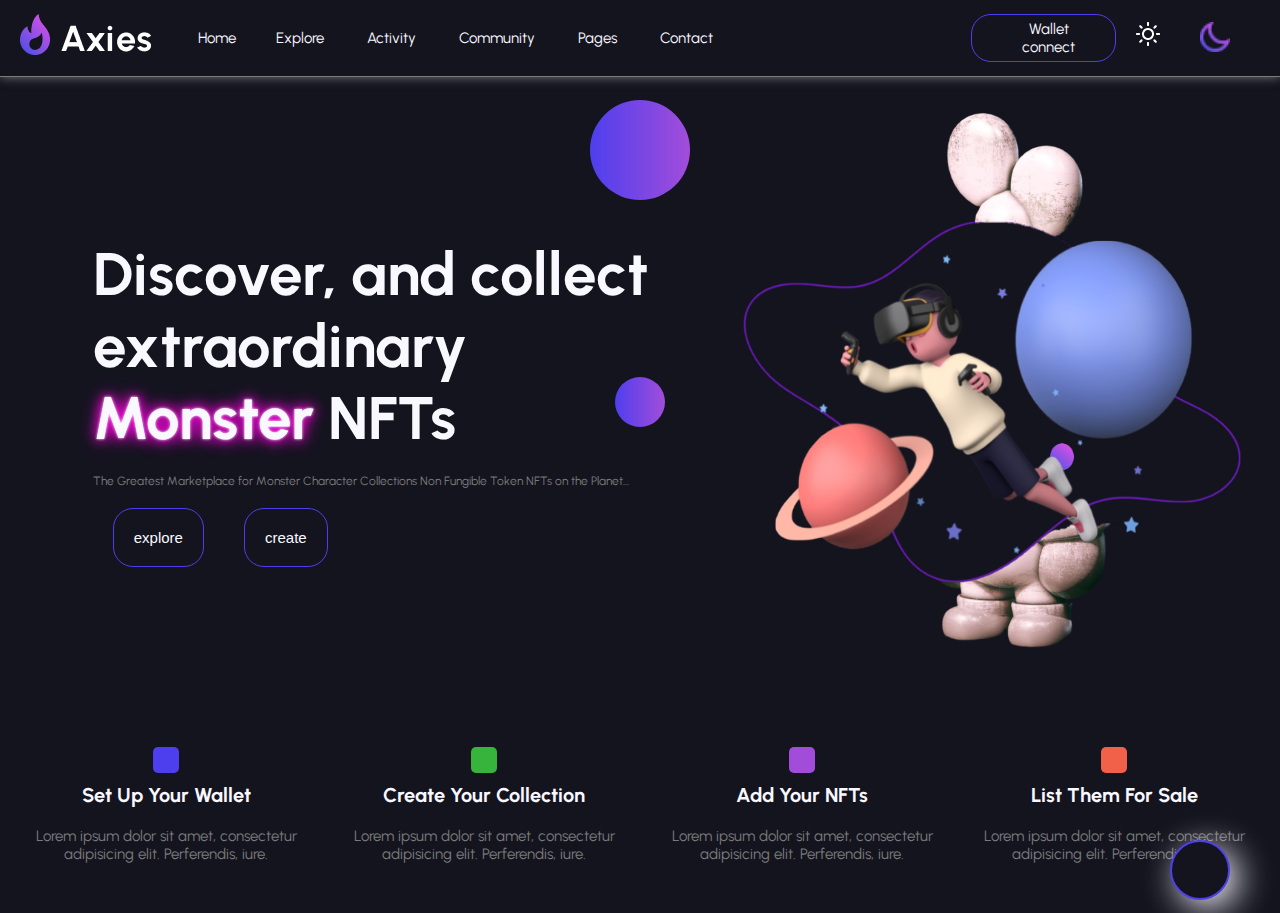
==== index.html @ 63ee0107 "features section added" ====
<!DOCTYPE html>
<html lang="en">
  <head>
    <meta charset="UTF-8" />
    <meta http-equiv="X-UA-Compatible" content="IE=edge" />
    <meta name="viewport" content="width=device-width, initial-scale=1.0" />
    <title>NFT Market Place</title>
    <!-- css link -->
    <link rel="stylesheet" href="css/main.css" />
    <!-- google font -->
    <link rel="preconnect" href="https://fonts.googleapis.com" />
    <link rel="preconnect" href="https://fonts.gstatic.com" crossorigin />
    <link
      href="https://fonts.googleapis.com/css2?family=Urbanist:ital,wght@0,100;0,200;0,300;0,400;0,500;0,600;0,700;0,800;0,900;1,100;1,200;1,300;1,400;1,500;1,600;1,700;1,800;1,900&display=swap"
      rel="stylesheet"
    />
    <!-- font awesome -->
    <link
      rel="stylesheet"
      href="https://cdnjs.cloudflare.com/ajax/libs/font-awesome/6.1.1/css/all.min.css"
      integrity="sha512-KfkfwYDsLkIlwQp6LFnl8zNdLGxu9YAA1QvwINks4PhcElQSvqcyVLLD9aMhXd13uQjoXtEKNosOWaZqXgel0g=="
      crossorigin="anonymous"
      referrerpolicy="no-referrer"
    />
  </head>
  <body>
    <header class="header">
      <div class="menu-container container">
        <nav class="header-nav-bar">
          <img src="images/logo_dark.png" alt="" class="header-logo" />
          <ul class="header-nav-bar-list">
            <li><a href="#">Home</a></li>

            <li class="header-nav-bar-list-item">
              <a href="#">Explore</a> <i class="fa-solid fa-caret-down"></i>
              <div class="sub-menu-1">
                <ul>
                  <li><a href="#">Auctions</a></li>
                  <li><a href="#">Collections</a></li>
                  <li><a href="#">Today's Picks</a></li>
                  <li><a href="#">Sellers</a></li>
                </ul>
              </div>
            </li>

            <li class="header-nav-bar__listitem">
              <a href="#">Activity</a> <i class="fa-solid fa-caret-down"></i>
              <div class="sub-menu-1">
                <ul class="">
                  <li><a href="#">Streams</a></li>
                  <li><a href="#">Events</a></li>
                </ul>
              </div>
            </li>
            <li class="">
              <a href="#">Community</a> <i class="fa-solid fa-caret-down"></i>
              <div class="sub-menu-1">
                <ul class="">
                  <li><a href="#">Forum</a></li>
                  <li><a href="#">Social Medias</a></li>
                </ul>
              </div>
            </li>
            <li class="">
              <a href="#">Pages</a> <i class="fa-solid fa-caret-down"></i>
              <div class="sub-menu-1">
                <ul class="">
                  <li><a href="#">Blog</a></li>
                  <li><a href="#">FAQ</a></li>
                  <li><a href="#">Create Item</a></li>
                </ul>
              </div>
            </li>
            <li><a href="#">Contact</a></li>
          </ul>
        </nav>
        <div class="header-search-bar">
          <i class="fa-solid fa-magnifying-glass"></i>
          <i class="fa-solid fa-user"></i>
          <div class="header-wallet">
            <i class="fa-solid fa-wallet"></i>
            <p>Wallet connect</p>
          </div>
          <div class="switch-mode">
            <a href="#"
              ><img src="images/sun.png" alt="" class="light-mood"
            /></a>
            <a href="#"
              ><img src="images/moon-2.png" alt="" class="dark-mood"
            /></a>
          </div>
        </div>
      </div>
    </header>
    <section class="hero">
      <div class="main-hero">
        <h2>Discover, and collect <br> extraordinary <br> <span>Monster</span> NFTs</h2>
        <p>
          The Greatest Marketplace for Monster Character Collections Non
          Fungible Token NFTs on the Planet...
        </p>
        <div class="hero-btn">
        <button class="hero-explore">
          <i class="fa-solid fa-rocket"></i>
          explore
        </button>
        <button class="hero-create">
          <i class="fa-solid fa-gear"></i>
          create
        </button>
      </div>
      </div>
      <div class="hero-image">
        <img src="images/astrounat.png" class="hero-image-saturn" alt="">
        <img src="images/imgslider2.png" alt="">
      </div>
      <div class="sm-shape"></div>
      <div class="bg-shape"></div>
      <div class="m-shape"></div>
    </section>

    <section class="features-container container">
      <div class="feature-item">
        <div class="feature-item-icon-1">
          <i class="fa-solid fa-wallet"></i>
        </div>
        <h4>Set Up Your Wallet</h4>
        <p>Lorem ipsum dolor sit amet, consectetur adipisicing elit. Perferendis, iure.</p>
      </div>

      <div class="feature-item">
        <div class="feature-item-icon-2">
          <i class="fa-solid fa-border-all"></i>
        </div>
        <h4>Create Your Collection</h4>
        <p>Lorem ipsum dolor sit amet, consectetur adipisicing elit. Perferendis, iure.</p>
      </div>

      <div class="feature-item">
        <div class="feature-item-icon-3">
          <i class="fa-solid fa-image"></i>
        </div>
        <h4>Add Your NFTs</h4>
        <p>Lorem ipsum dolor sit amet, consectetur adipisicing elit. Perferendis, iure.</p>
      </div>

      <div class="feature-item">
        <div class="feature-item-icon-4">
          <i class="fa-solid fa-bookmark"></i>
        </div>
        <h4>List Them For Sale</h4>
        <p>Lorem ipsum dolor sit amet, consectetur adipisicing elit. Perferendis, iure.</p>
      </div>
    </section>
  </body>
</html>
---- css/main.css ----
:root {
  --bg-color: #14141f;
  --dark-color: rgb(45, 44, 51);
  --gray-color: rgb(122, 122, 122);
  --black-color: rgb(0, 0, 0);
  --white-color: rgb(250, 248, 255);
  --orange-color: rgb(250, 196, 141);
  --lightPurple: rgb(231, 229, 253);
  --cream-color: rgb(254, 250, 241);
  --blue-color: rgb(78, 63, 238);
  --red-color: rgb(241, 97, 74);
  --green-color: rgb(54, 180, 59);
  --aqua-color: rgb(94, 212, 213);
  --pink-color: rgb(254, 244, 239);
  --purple-color:rgb(162, 77, 218);
}

* {
  padding: 0;
  margin: 0;
}

*,
*::before,
*::after {
  box-sizing: inherit;
}

html {
  box-sizing: border-box;
  font-size: 62.5%;
  scroll-behavior: smooth;
}

body {
  font-size: 62.5%;
  font-family: "Urbanist", "Roboto", sans-serif;
  width: 100%;
  overflow-x: hidden;
  background-color: var(--bg-color);
}

.container {
  width: 100%;
  margin-right: auto;
  margin-left: auto;
  padding: 0 1rem;
}

ul {
  list-style: none;
}

a {
  text-decoration: none;
  cursor: pointer;
}

i {
  color: var(--white-color);
}

@keyframes textAnimation {
  0% {
    color: var(--blue-color);
  }
  25% {
    color: var(--blue-color);
  }
  50% {
    color: var(--pink-color);
  }
  100% {
    color: var(--gray-color);
  }
}

@keyframes heroImageAnimation {
  0% {
    transform: translateX(0px) translateY(0px);
  }
  50% {
    transform: translateX(40px) translateY(10px);
  }
  100% {
    transform: translateX(0px) translateY(0px);
  }
}

@keyframes shapeMovement-sm {
  0% {
    transform: translateX(0px);
  }
  50% {
    transform: translateX(-38px);
  }
  100% {
    transform: translateX(0px);
  }
}

@keyframes shapeMovement-bg {
  0% {
    transform: translateX(-38px);
  }
  50% {
    transform: translateX(0px);
  }
  100% {
    transform: translateX(-38px);
  }
}

.menu-container {
  display: flex;
  flex-direction: row;
  text-align: center;
  background-color: #14141f;
  border-bottom: 1px solid var(--gray-color);
  box-shadow: 0px 0px 10px var(--gray-color);
}

.header-nav-bar {
  width: 145rem;
  display: grid;
  grid-template-columns: 1fr 4fr;
  align-items: center;
  margin: 1rem 1rem;
}

.header-nav-bar ul {
  display: inline-flex;
}

.header-nav-bar li {
  margin: 1rem;
}

.header-nav-bar i {
  color: var(--white-color);
  margin-left: 0.3rem;
}

.header-nav-bar a {
  color: var(--white-color);
  padding: 1rem;
}

.header-nav-bar a:hover {
  background-color: var(--gray-color);
  border-radius: 0.5rem;
}

.sub-menu-1 {
  display: none;
}

.header-nav-bar ul li:hover .sub-menu-1 {
  display: block;
  position: absolute;
  margin-top: 1.5rem;
  margin-left: -1.5rem;
  background-color: var(--gray-color);
  border-radius: 1rem;
}

.header-nav-bar ul li:hover .sub-menu-1 ul {
  display: block;
  margin: 1rem;
}

.header-nav-bar ul li:hover .sub-menu-1 li {
  padding: 1rem;
  border-bottom: 1px solid var(--white-color);
  background: transparent;
  border-radius: 0;
  text-align: left;
}

.header-nav-bar ul li:hover .sub-menu-1 :last-child {
  border-bottom: none;
}

.header-nav-bar ul li:hover .sub-menu-1 a {
  color: #343544;
}

.header-search-bar {
  display: grid;
  grid-template-columns: 1fr 1fr 1fr 1fr;
  justify-content: space-between;
  margin: 1rem 2rem;
  align-items: center;
}

.header-search-bar i {
  font-size: 2rem;
  color: var(--white-color);
}

.header-wallet {
  display: flex;
  flex-direction: row;
  justify-content: center;
  align-items: center;
  border: 1px solid var(--blue-color);
  border-radius: 2rem;
  padding: 0.5rem 4rem;
}

.header-wallet:hover {
  box-shadow: 0px 0px 10px var(--blue-color);
}

.header-wallet p {
  margin-left: 1rem;
  color: var(--white-color);
  font-size: 1.5rem;
}

.switch-mode {
  display: flex;
  flex-direction: row;
  justify-content: flex-end;
  margin: 0;
}

.switch-mode img {
  margin: 0 1rem;
  border-radius: 0.5rem;
  padding: 1rem;
}

.switch-mode .dark-mood {
  height: 5rem;
}

.hero {
  display: flex;
  flex-direction: row;
  justify-content: space-around;
  margin-top: 3rem;
  align-items: center;
}

.main-hero {
  display: flex;
  flex-direction: column;
  justify-content: flex-start;
}

.main-hero p {
  color: var(--gray-color);
  margin-bottom: 2rem;
  font-size: 1.2rem;
}

.main-hero h2 {
  font-size: 6rem;
  color: var(--white-color);
  margin-bottom: 2rem;
}

.main-hero h2:hover {
  animation: textAnimation 2s infinite;
}

.main-hero span {
  color: var(--white-color);
  margin: 0;
  margin-top: -0.6em;
  text-shadow: 0 0 0.05em #fff, 0 0 0.2em #fe05e1, 0 0 0.3em #fe05e1;
  transform: rotate(-7deg);
}

.hero-image {
  position: relative;
}

.hero-image img {
  animation: heroImageAnimation 5s infinite ease-in-out;
}

.hero-image-saturn {
  position: absolute;
  width: 70rem;
  height: 100%;
  right: -155px;
  bottom: 0;
}

.sm-shape {
  position: absolute;
  width: 5rem;
  height: 5rem;
  border-radius: 50%;
  background-image: linear-gradient(to right, var(--blue-color), var(--purple-color));
  animation: shapeMovement-sm 5s infinite ease-in-out;
}

.bg-shape {
  position: absolute;
  top: 100px;
  bottom: -150px;
  width: 10rem;
  height: 10rem;
  border-radius: 50%;
  background-image: linear-gradient(to right, var(--blue-color), var(--purple-color));
  animation: shapeMovement-bg 5s infinite ease-in-out;
}

.m-shape {
  background-color: var(--bg-color);
  position: absolute;
  bottom: 0;
  right: 50px;
  width: 6rem;
  height: 6rem;
  border: 2px solid var(--blue-color);
  border-radius: 50%;
  box-shadow: 8px 8px 35px var(--white-color);
  animation: shapeMovement-bg 5s infinite ease-in-out;
}

.hero-btn {
  display: flex;
  flex-direction: row;
  justify-content: flex-start;
}

.hero-explore {
  border: 1px solid var(--blue-color);
  background-color: var(--bg-color);
  color: var(--white-color);
  border-radius: 2rem;
  padding: 2rem 2rem;
  margin: 0 2rem;
  font-size: 1.5rem;
}

.hero-explore:hover {
  box-shadow: 0px 0px 10px var(--blue-color);
}

.hero-create {
  border: 1px solid var(--blue-color);
  background-color: var(--bg-color);
  color: var(--white-color);
  border-radius: 2rem;
  padding: 2rem 2rem;
  margin: 0 2rem;
  font-size: 1.5rem;
}

.hero-create:hover {
  box-shadow: 0px 0px 10px var(--blue-color);
}

.features-container {
  display: grid;
  grid-template-columns: repeat(4, auto);
  margin: 5rem 0;
}

.feature-item {
  display: flex;
  flex-direction: column;
  justify-content: center;
  align-items: center;
  text-align: center;
}

.feature-item h4 {
  color: var(--white-color);
  font-size: 2rem;
  margin-bottom: 2rem;
}

.feature-item p {
  color: var(--gray-color);
  font-size: 1.5rem;
}

.feature-item i {
  font-size: 2rem;
}

.feature-item-icon-1 {
  background-color: var(--blue-color);
  padding: 1.3rem;
  border-radius: 0.5rem;
  margin-bottom: 1rem;
}

.feature-item-icon-2 {
  background-color: var(--green-color);
  padding: 1.3rem;
  border-radius: 0.5rem;
  margin-bottom: 1rem;
}

.feature-item-icon-3 {
  background-color: var(--purple-color);
  padding: 1.3rem;
  border-radius: 0.5rem;
  margin-bottom: 1rem;
}

.feature-item-icon-4 {
  background-color: var(--red-color);
  padding: 1.3rem;
  border-radius: 0.5rem;
  margin-bottom: 1rem;
}

li {
  color: white;
  font-size: 1.5rem;
}
/*# sourceMappingURL=main.css.map */
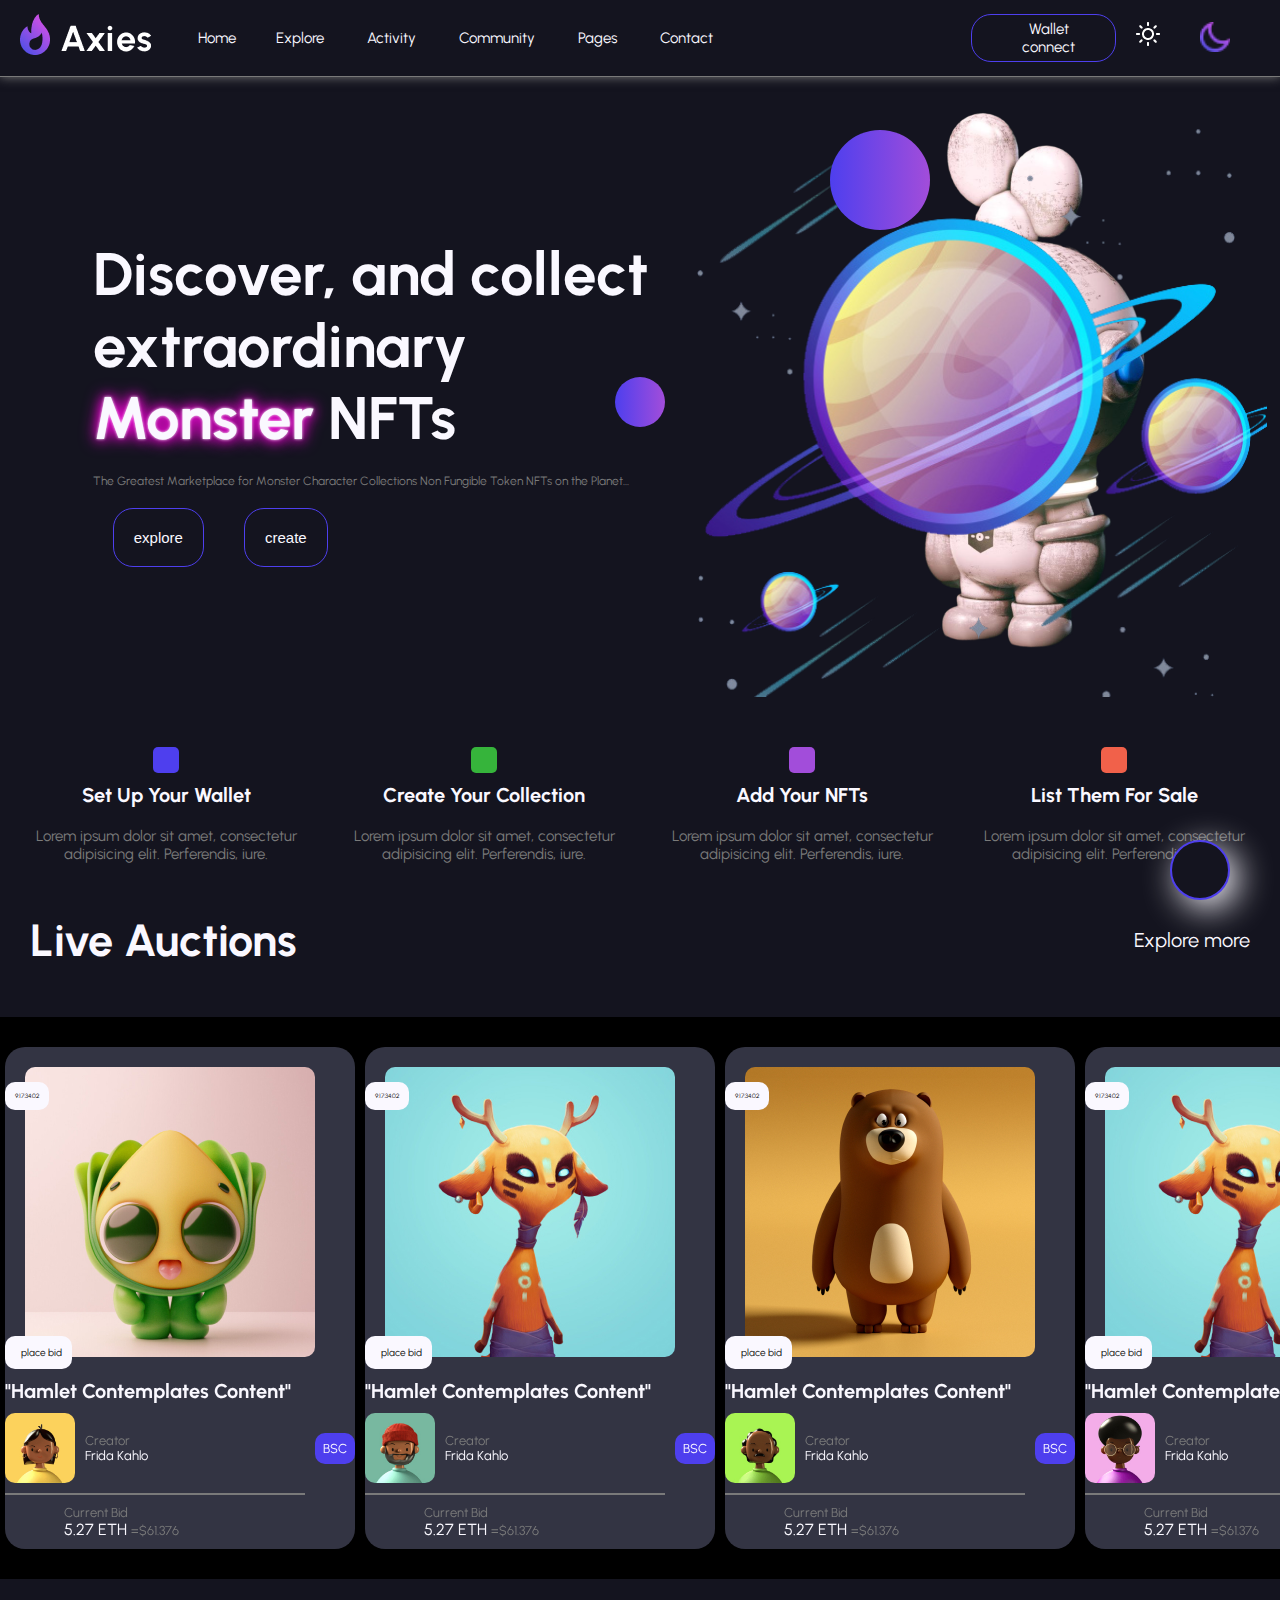
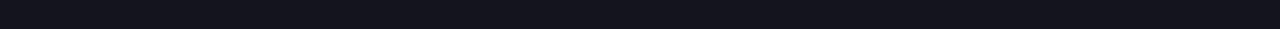
==== commit af46e18d: "live auction section and js added" ====
--- a/index.html
+++ b/index.html
@@ -22,6 +22,12 @@
       crossorigin="anonymous"
       referrerpolicy="no-referrer"
     />
+
+    <!-- Swiper CDN -->
+    <link
+    rel="stylesheet"
+    href="https://unpkg.com/swiper/swiper-bundle.min.css"
+  />
   </head>
   <body>
     <header class="header">
@@ -111,7 +117,7 @@
       </div>
       </div>
       <div class="hero-image">
-        <img src="images/astrounat.png" class="hero-image-saturn" alt="">
+        <img src="images/universe.png" class="hero-image-saturn" alt="">
         <img src="images/imgslider2.png" alt="">
       </div>
       <div class="sm-shape"></div>
@@ -152,5 +158,230 @@
         <p>Lorem ipsum dolor sit amet, consectetur adipisicing elit. Perferendis, iure.</p>
       </div>
     </section>
+    <section class="live-auction">
+      <div class="live-auction-header">
+        <h2>Live Auctions</h2>
+        <a href="#">Explore more</a>
+  </div>
+      <div class="swiper mySwiper live-auction-container">
+          <div class="swiper-wrapper">
+            <!-- post number one -->
+            <div class="live-auction-post swiper-slide">
+              <img src="images/image-box-10.jpg" alt="" />
+              <h3>"Hamlet Contemplates Content"</h3>
+              <div class="place-bid">
+                <i class="fa-solid fa-bag-shopping"></i>
+                <p>place bid</p>
+              </div>
+              <div class="timer">
+                <i class="fa-solid fa-fire-flame-curved"></i>
+                <p>9:17:34:02</p>
+              </div>
+  
+              <div class="post-creator">
+                <div class="post-creator-description">
+                  <img src="images/avt-1.jpg" alt="" />
+                  <div class="description-creator">
+                    <span>Creator</span>
+                    <p>Frida Kahlo</p>
+                  </div>
+                  <div class="post-creator-tag">BSC</div>
+                </div>
+              </div>
+              <div class="border"></div>
+              <div class="auction-cost">
+                <div class="auction-cost-description">
+                  <span>Current Bid</span>
+                  <p>5.27 ETH <span>=$61.376</span></p>
+                </div>
+                <div class="auction-heart">
+                  <i class="fa-brands fa-line"></i>
+                </div>
+              </div>
+            </div>
+
+            <!-- post number two -->
+            <div class="live-auction-post swiper-slide">
+              <img src="images/image-box-11.jpg" alt="" />
+              <h3>"Hamlet Contemplates Content"</h3>
+              <div class="place-bid">
+                <i class="fa-solid fa-bag-shopping"></i>
+                <p>place bid</p>
+              </div>
+              <div class="timer">
+                <i class="fa-solid fa-fire-flame-curved"></i>
+                <p>9:17:34:02</p>
+              </div>
+  
+              <div class="post-creator">
+                <div class="post-creator-description">
+                  <img src="images/avt-2.jpg" alt="" />
+                  <div class="description-creator">
+                    <span>Creator</span>
+                    <p>Frida Kahlo</p>
+                  </div>
+                  <div class="post-creator-tag">BSC</div>
+                </div>
+              </div>
+              <div class="border"></div>
+              <div class="auction-cost">
+                <div class="auction-cost-description">
+                  <span>Current Bid</span>
+                  <p>5.27 ETH <span>=$61.376</span></p>
+                </div>
+                <div class="auction-heart">
+                  <i class="fa-brands fa-line"></i>
+                </div>
+              </div>
+            </div>
+
+            <!-- post number three -->
+            <div class="live-auction-post swiper-slide">
+              <img src="images/image-box-21.jpg" alt="" />
+              <h3>"Hamlet Contemplates Content"</h3>
+              <div class="place-bid">
+                <i class="fa-solid fa-bag-shopping"></i>
+                <p>place bid</p>
+              </div>
+              <div class="timer">
+                <i class="fa-solid fa-fire-flame-curved"></i>
+                <p>9:17:34:02</p>
+              </div>
+  
+              <div class="post-creator">
+                <div class="post-creator-description">
+                  <img src="images/avt-3.jpg" alt="" />
+                  <div class="description-creator">
+                    <span>Creator</span>
+                    <p>Frida Kahlo</p>
+                  </div>
+                  <div class="post-creator-tag">BSC</div>
+                </div>
+              </div>
+              <div class="border"></div>
+              <div class="auction-cost">
+                <div class="auction-cost-description">
+                  <span>Current Bid</span>
+                  <p>5.27 ETH <span>=$61.376</span></p>
+                </div>
+                <div class="auction-heart">
+                  <i class="fa-brands fa-line"></i>
+                </div>
+              </div>
+            </div>
+
+            <!-- post number four -->
+            <div class="live-auction-post swiper-slide">
+              <img src="images/image-box-7.jpg" alt="" />
+              <h3>"Hamlet Contemplates Content"</h3>
+              <div class="place-bid">
+                <i class="fa-solid fa-bag-shopping"></i>
+                <p>place bid</p>
+              </div>
+              <div class="timer">
+                <i class="fa-solid fa-fire-flame-curved"></i>
+                <p>9:17:34:02</p>
+              </div>
+  
+              <div class="post-creator">
+                <div class="post-creator-description">
+                  <img src="images/avt-4.jpg" alt="" />
+                  <div class="description-creator">
+                    <span>Creator</span>
+                    <p>Frida Kahlo</p>
+                  </div>
+                  <div class="post-creator-tag">BSC</div>
+                </div>
+              </div>
+              <div class="border"></div>
+              <div class="auction-cost">
+                <div class="auction-cost-description">
+                  <span>Current Bid</span>
+                  <p>5.27 ETH <span>=$61.376</span></p>
+                </div>
+                <div class="auction-heart">
+                  <i class="fa-brands fa-line"></i>
+                </div>
+              </div>
+            </div>
+
+            <!-- post number five -->
+            <div class="live-auction-post swiper-slide">
+              <img src="images/image-box-10.jpg" alt="" />
+              <h3>"Hamlet Contemplates Content"</h3>
+              <div class="place-bid">
+                <i class="fa-solid fa-bag-shopping"></i>
+                <p>place bid</p>
+              </div>
+              <div class="timer">
+                <i class="fa-solid fa-fire-flame-curved"></i>
+                <p>9:17:34:02</p>
+              </div>
+  
+              <div class="post-creator">
+                <div class="post-creator-description">
+                  <img src="images/avt-5.jpg" alt="" />
+                  <div class="description-creator">
+                    <span>Creator</span>
+                    <p>Frida Kahlo</p>
+                  </div>
+                  <div class="post-creator-tag">BSC</div>
+                </div>
+              </div>
+              <div class="border"></div>
+              <div class="auction-cost">
+                <div class="auction-cost-description">
+                  <span>Current Bid</span>
+                  <p>5.27 ETH <span>=$61.376</span></p>
+                </div>
+                <div class="auction-heart">
+                  <i class="fa-brands fa-line"></i>
+                </div>
+              </div>
+            </div>
+            <!-- post number six -->
+            <div class="live-auction-post swiper-slide">
+              <img src="images/image-box-11.jpg" alt="" />
+              <h3>"Hamlet Contemplates Content"</h3>
+              <div class="place-bid">
+                <i class="fa-solid fa-bag-shopping"></i>
+                <p>place bid</p>
+              </div>
+              <div class="timer">
+                <i class="fa-solid fa-fire-flame-curved"></i>
+                <p>9:17:34:02</p>
+              </div>
+  
+              <div class="post-creator">
+                <div class="post-creator-description">
+                  <img src="images/avt-6.jpg" alt="" />
+                  <div class="description-creator">
+                    <span>Creator</span>
+                    <p>Frida Kahlo</p>
+                  </div>
+                  <div class="post-creator-tag">BSC</div>
+                </div>
+              </div>
+              <div class="border"></div>
+              <div class="auction-cost">
+                <div class="auction-cost-description">
+                  <span>Current Bid</span>
+                  <p>5.27 ETH <span>=$61.376</span></p>
+                </div>
+                <div class="auction-heart">
+                  <i class="fa-brands fa-line"></i>
+                </div>
+              </div>
+            </div>
+          </div>
+          <div class="swiper-button-next"></div>
+          <div class="swiper-button-prev"></div>
+          <div class="swiper-pagination"></div>
+      </div>
+    </section>
+    <!-- Swiper JS -->
+    <script src="https://unpkg.com/swiper/swiper-bundle.min.js"></script>
+    <script src="js/script.js"></script>
   </body>
+ 
 </html>
--- a/css/main.css
+++ b/css/main.css
@@ -2,6 +2,7 @@
   --bg-color: #14141f;
   --dark-color: rgb(45, 44, 51);
   --gray-color: rgb(122, 122, 122);
+  --darkGray-color:rgb(51, 52, 67);
   --black-color: rgb(0, 0, 0);
   --white-color: rgb(250, 248, 255);
   --orange-color: rgb(250, 196, 141);
@@ -283,9 +284,9 @@
 
 .hero-image-saturn {
   position: absolute;
-  width: 70rem;
+  right: -80px;
+  width: 60rem;
   height: 100%;
-  right: -155px;
   bottom: 0;
 }
 
@@ -300,8 +301,8 @@
 
 .bg-shape {
   position: absolute;
-  top: 100px;
-  bottom: -150px;
+  top: 130px;
+  right: 350px;
   width: 10rem;
   height: 10rem;
   border-radius: 50%;
@@ -413,6 +414,173 @@
   margin-bottom: 1rem;
 }
 
+.live-auction-container {
+  display: flex;
+  flex-direction: row;
+  justify-content: space-evenly;
+  background-color: var(--black-color);
+  margin: 5rem 0;
+}
+
+.live-auction-header {
+  display: flex;
+  flex-direction: row;
+  justify-content: space-between;
+  align-items: center;
+  color: var(--white-color);
+  font-size: 3rem;
+  margin: 0 3rem;
+}
+
+.live-auction-header a {
+  color: var(--white-color);
+  font-size: 2rem;
+}
+
+.live-auction-post {
+  display: flex;
+  flex-direction: column;
+  align-items: center;
+  background-color: var(--darkGray-color);
+  position: relative;
+  border-radius: 2rem;
+  width: 35rem;
+  margin: 3rem 0.5rem;
+}
+
+.live-auction-post img {
+  border-radius: 1rem;
+  margin: 2rem;
+}
+
+.live-auction-post h3 {
+  color: var(--white-color);
+  font-size: 2rem;
+}
+
+.swiper-slide {
+  width: 35rem !important;
+}
+
+.place-bid {
+  display: flex;
+  position: absolute;
+  bottom: 180px;
+  background-color: var(--white-color);
+  padding: 1rem;
+  border-radius: 1rem;
+  cursor: pointer;
+}
+
+.place-bid i {
+  color: var(--blue-color);
+  margin: 0 0.3rem;
+  font-size: 1rem;
+}
+
+.place-bid p {
+  font-size: 1rem;
+}
+
+.timer {
+  display: flex;
+  position: absolute;
+  top: 35px;
+  background-color: var(--white-color);
+  padding: 1rem;
+  border-radius: 1rem;
+}
+
+.post-creator {
+  display: flex;
+  flex-direction: row;
+  justify-content: center;
+  align-items: center;
+}
+
+.post-creator-description {
+  width: 100%;
+  display: flex;
+  flex-direction: row;
+  justify-content: space-around;
+  align-items: center;
+}
+
+.post-creator-description span {
+  color: var(--gray-color);
+  font-size: 1.3rem;
+}
+
+.post-creator-description p {
+  color: var(--white-color);
+  font-size: 1.3rem;
+}
+
+.post-creator-description img {
+  width: 20%;
+  height: 30%;
+  margin: 1rem 1rem 1rem 0;
+}
+
+.description-creator {
+  width: 100%;
+  display: flex;
+  flex-direction: column;
+  justify-content: space-around;
+}
+
+.post-creator-tag {
+  margin-left: 2rem;
+  color: var(--white-color);
+  font-size: 1.3rem;
+  background-color: var(--blue-color);
+  border-radius: 1rem;
+  padding: 0.8rem;
+}
+
+.border {
+  background-color: var(--gray-color);
+  padding: 0.1rem;
+  width: 85%;
+}
+
+.auction-cost {
+  width: 100%;
+  display: flex;
+  flex-direction: row;
+  justify-content: space-around;
+  align-items: center;
+  margin: 1rem 0;
+}
+
+.auction-cost-description {
+  display: flex;
+  flex-direction: column;
+}
+
+.auction-cost-description p {
+  color: var(--white-color);
+  font-size: 1.6rem;
+}
+
+.auction-cost-description span {
+  color: var(--gray-color);
+  font-size: 1.3rem;
+}
+
+.auction-heart i {
+  font-size: 3rem;
+  cursor: pointer;
+}
+
+.swiper-pagination-bullet {
+  color: var(--white-color);
+}
+
+.swiper {
+  margin: 5rem;
+}
+
 li {
   color: white;
   font-size: 1.5rem;
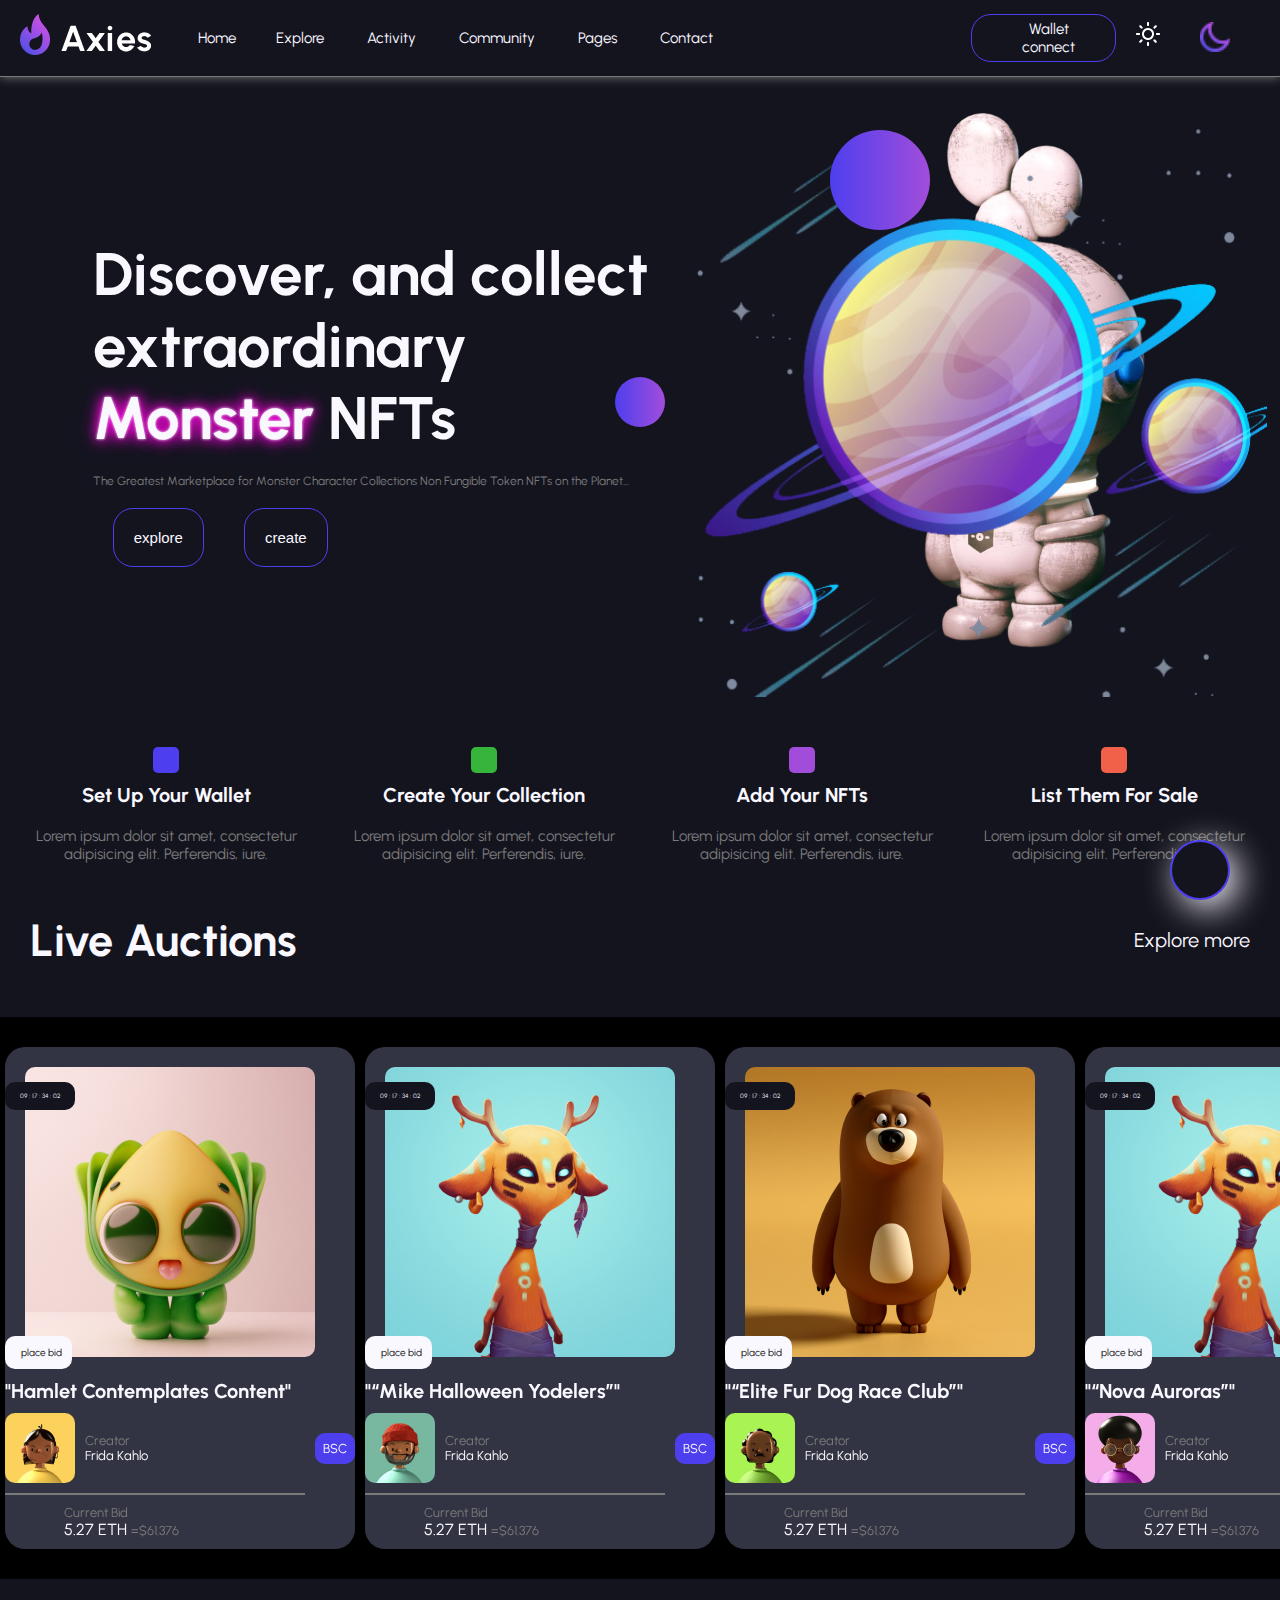
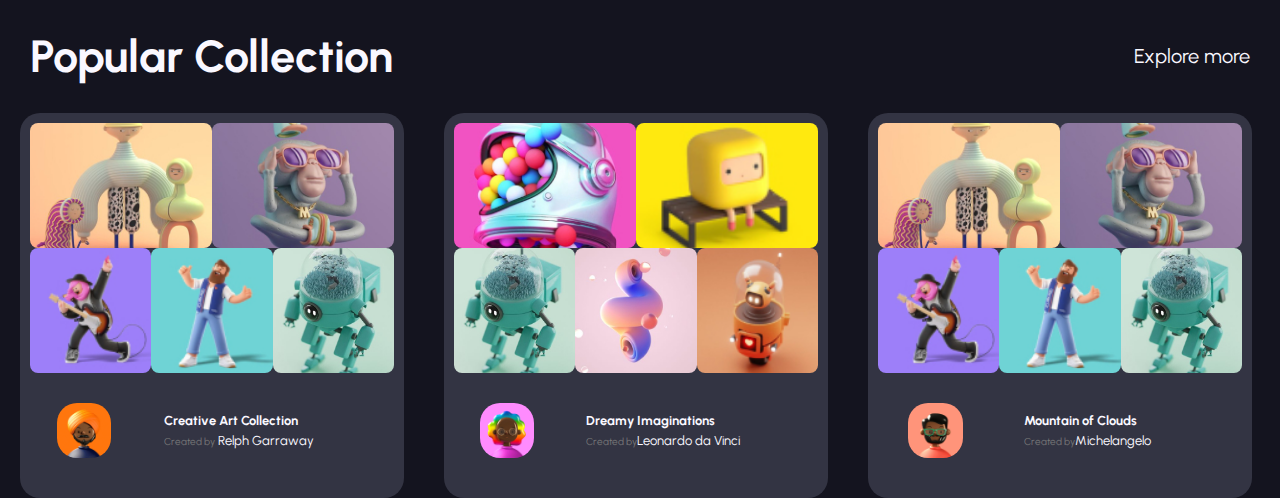
==== commit bfdd1d3a: "popular collection section added" ====
--- a/index.html
+++ b/index.html
@@ -25,9 +25,9 @@
 
     <!-- Swiper CDN -->
     <link
-    rel="stylesheet"
-    href="https://unpkg.com/swiper/swiper-bundle.min.css"
-  />
+      rel="stylesheet"
+      href="https://unpkg.com/swiper/swiper-bundle.min.css"
+    />
   </head>
   <body>
     <header class="header">
@@ -100,25 +100,29 @@
     </header>
     <section class="hero">
       <div class="main-hero">
-        <h2>Discover, and collect <br> extraordinary <br> <span>Monster</span> NFTs</h2>
+        <h2>
+          Discover, and collect <br />
+          extraordinary <br />
+          <span>Monster</span> NFTs
+        </h2>
         <p>
           The Greatest Marketplace for Monster Character Collections Non
           Fungible Token NFTs on the Planet...
         </p>
         <div class="hero-btn">
-        <button class="hero-explore">
-          <i class="fa-solid fa-rocket"></i>
-          explore
-        </button>
-        <button class="hero-create">
-          <i class="fa-solid fa-gear"></i>
-          create
-        </button>
-      </div>
+          <button class="hero-explore">
+            <i class="fa-solid fa-rocket"></i>
+            explore
+          </button>
+          <button class="hero-create">
+            <i class="fa-solid fa-gear"></i>
+            create
+          </button>
+        </div>
       </div>
       <div class="hero-image">
-        <img src="images/universe.png" class="hero-image-saturn" alt="">
-        <img src="images/imgslider2.png" alt="">
+        <img src="images/universe.png" class="hero-image-saturn" alt="" />
+        <img src="images/imgslider2.png" alt="" />
       </div>
       <div class="sm-shape"></div>
       <div class="bg-shape"></div>
@@ -131,7 +135,10 @@
           <i class="fa-solid fa-wallet"></i>
         </div>
         <h4>Set Up Your Wallet</h4>
-        <p>Lorem ipsum dolor sit amet, consectetur adipisicing elit. Perferendis, iure.</p>
+        <p>
+          Lorem ipsum dolor sit amet, consectetur adipisicing elit. Perferendis,
+          iure.
+        </p>
       </div>
 
       <div class="feature-item">
@@ -139,7 +146,10 @@
           <i class="fa-solid fa-border-all"></i>
         </div>
         <h4>Create Your Collection</h4>
-        <p>Lorem ipsum dolor sit amet, consectetur adipisicing elit. Perferendis, iure.</p>
+        <p>
+          Lorem ipsum dolor sit amet, consectetur adipisicing elit. Perferendis,
+          iure.
+        </p>
       </div>
 
       <div class="feature-item">
@@ -147,7 +157,10 @@
           <i class="fa-solid fa-image"></i>
         </div>
         <h4>Add Your NFTs</h4>
-        <p>Lorem ipsum dolor sit amet, consectetur adipisicing elit. Perferendis, iure.</p>
+        <p>
+          Lorem ipsum dolor sit amet, consectetur adipisicing elit. Perferendis,
+          iure.
+        </p>
       </div>
 
       <div class="feature-item">
@@ -155,233 +168,331 @@
           <i class="fa-solid fa-bookmark"></i>
         </div>
         <h4>List Them For Sale</h4>
-        <p>Lorem ipsum dolor sit amet, consectetur adipisicing elit. Perferendis, iure.</p>
+        <p>
+          Lorem ipsum dolor sit amet, consectetur adipisicing elit. Perferendis,
+          iure.
+        </p>
       </div>
     </section>
     <section class="live-auction">
       <div class="live-auction-header">
         <h2>Live Auctions</h2>
         <a href="#">Explore more</a>
-  </div>
+      </div>
       <div class="swiper mySwiper live-auction-container">
-          <div class="swiper-wrapper">
-            <!-- post number one -->
-            <div class="live-auction-post swiper-slide">
-              <img src="images/image-box-10.jpg" alt="" />
-              <h3>"Hamlet Contemplates Content"</h3>
-              <div class="place-bid">
-                <i class="fa-solid fa-bag-shopping"></i>
-                <p>place bid</p>
-              </div>
-              <div class="timer">
-                <i class="fa-solid fa-fire-flame-curved"></i>
-                <p>9:17:34:02</p>
-              </div>
-  
-              <div class="post-creator">
-                <div class="post-creator-description">
-                  <img src="images/avt-1.jpg" alt="" />
-                  <div class="description-creator">
-                    <span>Creator</span>
-                    <p>Frida Kahlo</p>
-                  </div>
-                  <div class="post-creator-tag">BSC</div>
-                </div>
-              </div>
-              <div class="border"></div>
-              <div class="auction-cost">
-                <div class="auction-cost-description">
-                  <span>Current Bid</span>
-                  <p>5.27 ETH <span>=$61.376</span></p>
-                </div>
-                <div class="auction-heart">
-                  <i class="fa-brands fa-line"></i>
-                </div>
-              </div>
-            </div>
-
-            <!-- post number two -->
-            <div class="live-auction-post swiper-slide">
-              <img src="images/image-box-11.jpg" alt="" />
-              <h3>"Hamlet Contemplates Content"</h3>
-              <div class="place-bid">
-                <i class="fa-solid fa-bag-shopping"></i>
-                <p>place bid</p>
-              </div>
-              <div class="timer">
-                <i class="fa-solid fa-fire-flame-curved"></i>
-                <p>9:17:34:02</p>
-              </div>
-  
-              <div class="post-creator">
-                <div class="post-creator-description">
-                  <img src="images/avt-2.jpg" alt="" />
-                  <div class="description-creator">
-                    <span>Creator</span>
-                    <p>Frida Kahlo</p>
-                  </div>
-                  <div class="post-creator-tag">BSC</div>
-                </div>
-              </div>
-              <div class="border"></div>
-              <div class="auction-cost">
-                <div class="auction-cost-description">
-                  <span>Current Bid</span>
-                  <p>5.27 ETH <span>=$61.376</span></p>
-                </div>
-                <div class="auction-heart">
-                  <i class="fa-brands fa-line"></i>
-                </div>
-              </div>
-            </div>
-
-            <!-- post number three -->
-            <div class="live-auction-post swiper-slide">
-              <img src="images/image-box-21.jpg" alt="" />
-              <h3>"Hamlet Contemplates Content"</h3>
-              <div class="place-bid">
-                <i class="fa-solid fa-bag-shopping"></i>
-                <p>place bid</p>
-              </div>
-              <div class="timer">
-                <i class="fa-solid fa-fire-flame-curved"></i>
-                <p>9:17:34:02</p>
-              </div>
-  
-              <div class="post-creator">
-                <div class="post-creator-description">
-                  <img src="images/avt-3.jpg" alt="" />
-                  <div class="description-creator">
-                    <span>Creator</span>
-                    <p>Frida Kahlo</p>
-                  </div>
-                  <div class="post-creator-tag">BSC</div>
-                </div>
-              </div>
-              <div class="border"></div>
-              <div class="auction-cost">
-                <div class="auction-cost-description">
-                  <span>Current Bid</span>
-                  <p>5.27 ETH <span>=$61.376</span></p>
-                </div>
-                <div class="auction-heart">
-                  <i class="fa-brands fa-line"></i>
-                </div>
-              </div>
-            </div>
-
-            <!-- post number four -->
-            <div class="live-auction-post swiper-slide">
-              <img src="images/image-box-7.jpg" alt="" />
-              <h3>"Hamlet Contemplates Content"</h3>
-              <div class="place-bid">
-                <i class="fa-solid fa-bag-shopping"></i>
-                <p>place bid</p>
-              </div>
-              <div class="timer">
-                <i class="fa-solid fa-fire-flame-curved"></i>
-                <p>9:17:34:02</p>
-              </div>
-  
-              <div class="post-creator">
-                <div class="post-creator-description">
-                  <img src="images/avt-4.jpg" alt="" />
-                  <div class="description-creator">
-                    <span>Creator</span>
-                    <p>Frida Kahlo</p>
-                  </div>
-                  <div class="post-creator-tag">BSC</div>
-                </div>
-              </div>
-              <div class="border"></div>
-              <div class="auction-cost">
-                <div class="auction-cost-description">
-                  <span>Current Bid</span>
-                  <p>5.27 ETH <span>=$61.376</span></p>
-                </div>
-                <div class="auction-heart">
-                  <i class="fa-brands fa-line"></i>
-                </div>
-              </div>
-            </div>
-
-            <!-- post number five -->
-            <div class="live-auction-post swiper-slide">
-              <img src="images/image-box-10.jpg" alt="" />
-              <h3>"Hamlet Contemplates Content"</h3>
-              <div class="place-bid">
-                <i class="fa-solid fa-bag-shopping"></i>
-                <p>place bid</p>
-              </div>
-              <div class="timer">
-                <i class="fa-solid fa-fire-flame-curved"></i>
-                <p>9:17:34:02</p>
-              </div>
-  
-              <div class="post-creator">
-                <div class="post-creator-description">
-                  <img src="images/avt-5.jpg" alt="" />
-                  <div class="description-creator">
-                    <span>Creator</span>
-                    <p>Frida Kahlo</p>
-                  </div>
-                  <div class="post-creator-tag">BSC</div>
-                </div>
-              </div>
-              <div class="border"></div>
-              <div class="auction-cost">
-                <div class="auction-cost-description">
-                  <span>Current Bid</span>
-                  <p>5.27 ETH <span>=$61.376</span></p>
-                </div>
-                <div class="auction-heart">
-                  <i class="fa-brands fa-line"></i>
-                </div>
-              </div>
-            </div>
-            <!-- post number six -->
-            <div class="live-auction-post swiper-slide">
-              <img src="images/image-box-11.jpg" alt="" />
-              <h3>"Hamlet Contemplates Content"</h3>
-              <div class="place-bid">
-                <i class="fa-solid fa-bag-shopping"></i>
-                <p>place bid</p>
-              </div>
-              <div class="timer">
-                <i class="fa-solid fa-fire-flame-curved"></i>
-                <p>9:17:34:02</p>
-              </div>
-  
-              <div class="post-creator">
-                <div class="post-creator-description">
-                  <img src="images/avt-6.jpg" alt="" />
-                  <div class="description-creator">
-                    <span>Creator</span>
-                    <p>Frida Kahlo</p>
-                  </div>
-                  <div class="post-creator-tag">BSC</div>
-                </div>
-              </div>
-              <div class="border"></div>
-              <div class="auction-cost">
-                <div class="auction-cost-description">
-                  <span>Current Bid</span>
-                  <p>5.27 ETH <span>=$61.376</span></p>
-                </div>
-                <div class="auction-heart">
-                  <i class="fa-brands fa-line"></i>
-                </div>
-              </div>
-            </div>
-          </div>
-          <div class="swiper-button-next"></div>
-          <div class="swiper-button-prev"></div>
-          <div class="swiper-pagination"></div>
+        <div class="swiper-wrapper">
+          <!-- post number one -->
+          <div class="live-auction-post swiper-slide">
+            <img src="images/image-box-10.jpg" alt="" />
+            <h3>"Hamlet Contemplates Content"</h3>
+            <div class="place-bid">
+              <i class="fa-solid fa-bag-shopping"></i>
+              <p>place bid</p>
+            </div>
+            <div class="timer">
+              <i class="fa-solid fa-fire-flame-curved"></i>
+              <p>09 : 17 : 34 : 02</p>
+            </div>
+
+            <div class="post-creator">
+              <div class="post-creator-description">
+                <img src="images/avt-1.jpg" alt="" />
+                <div class="description-creator">
+                  <span>Creator</span>
+                  <p>Frida Kahlo</p>
+                </div>
+                <div class="post-creator-tag">BSC</div>
+              </div>
+            </div>
+            <div class="border"></div>
+            <div class="auction-cost">
+              <div class="auction-cost-description">
+                <span>Current Bid</span>
+                <p>5.27 ETH <span>=$61.376</span></p>
+              </div>
+              <div class="auction-heart">
+                <i class="fa-brands fa-line"></i>
+              </div>
+            </div>
+          </div>
+
+          <!-- post number two -->
+          <div class="live-auction-post swiper-slide">
+            <img src="images/image-box-11.jpg" alt="" />
+            <h3>"“Mike Halloween Yodelers”"</h3>
+            <div class="place-bid">
+              <i class="fa-solid fa-bag-shopping"></i>
+              <p>place bid</p>
+            </div>
+            <div class="timer">
+              <i class="fa-solid fa-fire-flame-curved"></i>
+              <p>09 : 17 : 34 : 02</p>
+            </div>
+
+            <div class="post-creator">
+              <div class="post-creator-description">
+                <img src="images/avt-2.jpg" alt="" />
+                <div class="description-creator">
+                  <span>Creator</span>
+                  <p>Frida Kahlo</p>
+                </div>
+                <div class="post-creator-tag">BSC</div>
+              </div>
+            </div>
+            <div class="border"></div>
+            <div class="auction-cost">
+              <div class="auction-cost-description">
+                <span>Current Bid</span>
+                <p>5.27 ETH <span>=$61.376</span></p>
+              </div>
+              <div class="auction-heart">
+                <i class="fa-brands fa-line"></i>
+              </div>
+            </div>
+          </div>
+
+          <!-- post number three -->
+          <div class="live-auction-post swiper-slide">
+            <img src="images/image-box-21.jpg" alt="" />
+            <h3>"“Elite Fur Dog Race Club”"</h3>
+            <div class="place-bid">
+              <i class="fa-solid fa-bag-shopping"></i>
+              <p>place bid</p>
+            </div>
+            <div class="timer">
+              <i class="fa-solid fa-fire-flame-curved"></i>
+              <p>09 : 17 : 34 : 02</p>
+            </div>
+
+            <div class="post-creator">
+              <div class="post-creator-description">
+                <img src="images/avt-3.jpg" alt="" />
+                <div class="description-creator">
+                  <span>Creator</span>
+                  <p>Frida Kahlo</p>
+                </div>
+                <div class="post-creator-tag">BSC</div>
+              </div>
+            </div>
+            <div class="border"></div>
+            <div class="auction-cost">
+              <div class="auction-cost-description">
+                <span>Current Bid</span>
+                <p>5.27 ETH <span>=$61.376</span></p>
+              </div>
+              <div class="auction-heart">
+                <i class="fa-brands fa-line"></i>
+              </div>
+            </div>
+          </div>
+
+          <!-- post number four -->
+          <div class="live-auction-post swiper-slide">
+            <img src="images/image-box-7.jpg" alt="" />
+            <h3>"“Nova Auroras”"</h3>
+            <div class="place-bid">
+              <i class="fa-solid fa-bag-shopping"></i>
+              <p>place bid</p>
+            </div>
+            <div class="timer">
+              <i class="fa-solid fa-fire-flame-curved"></i>
+              <p>09 : 17 : 34 : 02</p>
+            </div>
+
+            <div class="post-creator">
+              <div class="post-creator-description">
+                <img src="images/avt-4.jpg" alt="" />
+                <div class="description-creator">
+                  <span>Creator</span>
+                  <p>Frida Kahlo</p>
+                </div>
+                <div class="post-creator-tag">BSC</div>
+              </div>
+            </div>
+            <div class="border"></div>
+            <div class="auction-cost">
+              <div class="auction-cost-description">
+                <span>Current Bid</span>
+                <p>5.27 ETH <span>=$61.376</span></p>
+              </div>
+              <div class="auction-heart">
+                <i class="fa-brands fa-line"></i>
+              </div>
+            </div>
+          </div>
+
+          <!-- post number five -->
+          <div class="live-auction-post swiper-slide">
+            <img src="images/image-box-10.jpg" alt="" />
+            <h3>"Krypto Queen"</h3>
+            <div class="place-bid">
+              <i class="fa-solid fa-bag-shopping"></i>
+              <p>place bid</p>
+            </div>
+            <div class="timer">
+              <i class="fa-solid fa-fire-flame-curved"></i>
+              <p>09 : 17 : 34 : 02</p>
+            </div>
+
+            <div class="post-creator">
+              <div class="post-creator-description">
+                <img src="images/avt-5.jpg" alt="" />
+                <div class="description-creator">
+                  <span>Creator</span>
+                  <p>Frida Kahlo</p>
+                </div>
+                <div class="post-creator-tag">BSC</div>
+              </div>
+            </div>
+            <div class="border"></div>
+            <div class="auction-cost">
+              <div class="auction-cost-description">
+                <span>Current Bid</span>
+                <p>5.27 ETH <span>=$61.376</span></p>
+              </div>
+              <div class="auction-heart">
+                <i class="fa-brands fa-line"></i>
+              </div>
+            </div>
+          </div>
+          <!-- post number six -->
+          <div class="live-auction-post swiper-slide">
+            <img src="images/image-box-11.jpg" alt="" />
+            <h3>"Hamlet Contemplates Content"</h3>
+            <div class="place-bid">
+              <i class="fa-solid fa-bag-shopping"></i>
+              <p>place bid</p>
+            </div>
+            <div class="timer">
+              <i class="fa-solid fa-fire-flame-curved"></i>
+              <p>09 : 17 : 34 : 02</p>
+            </div>
+
+            <div class="post-creator">
+              <div class="post-creator-description">
+                <img src="images/avt-6.jpg" alt="" />
+                <div class="description-creator">
+                  <span>Creator</span>
+                  <p>Frida Kahlo</p>
+                </div>
+                <div class="post-creator-tag">BSC</div>
+              </div>
+            </div>
+            <div class="border"></div>
+            <div class="auction-cost">
+              <div class="auction-cost-description">
+                <span>Current Bid</span>
+                <p>5.27 ETH <span>=$61.376</span></p>
+              </div>
+              <div class="auction-heart">
+                <i class="fa-brands fa-line"></i>
+              </div>
+            </div>
+          </div>
+        </div>
+        <div class="swiper-button-next"></div>
+        <div class="swiper-button-prev"></div>
+        <div class="swiper-pagination"></div>
+      </div>
+    </section>
+
+    <section class="collection">
+      <div class="live-auction-header collection-header">
+        <h2>Popular Collection</h2>
+        <a href="#">Explore more</a>
+      </div>
+      <div class="collection-posts-container">
+        <!-- post collection number one -->
+        <div class="collection-container">
+          <div class="post-collection">
+            <div class="image-collection">
+              <img src="images/collection-item-1.jpg" alt="" />
+            </div>
+            <div class="image-collection">
+              <img src="images/collection-item-2.jpg" alt="" />
+            </div>
+            <div class="image-collection">
+              <img src="images/collection-item-3.jpg" alt="" />
+            </div>
+            <div class="image-collection">
+              <img src="images/collection-item-4.jpg" alt="" />
+            </div>
+            <div class="image-collection">
+              <img src="images/img-collection4.jpg" alt="" />
+            </div>
+          </div>
+
+          <div class="detail-collection-post">
+            <img src="images/avt-9.jpg" alt="" />
+            <div class="detail-collection-description">
+              <h3>Creative Art Collection</h3>
+              <p><span>Created by</span> Relph Garraway</p>
+            </div>
+            <i class="fa-brands fa-line"></i>
+          </div>
+        </div>
+        <!-- post collection two -->
+        <div class="collection-container">
+          <div class="post-collection">
+            <div class="image-collection">
+              <img src="images/img-collection2.jpg" alt="" />
+            </div>
+            <div class="image-collection">
+              <img src="images/img-collection3.jpg" alt="" />
+            </div>
+            <div class="image-collection">
+              <img src="images/img-collection4.jpg" alt="" />
+            </div>
+            <div class="image-collection">
+              <img src="images/img-collection5.jpg" alt="" />
+            </div>
+            <div class="image-collection">
+              <img src="images/img-collection6.jpg" alt="" />
+            </div>
+          </div>
+
+          <div class="detail-collection-post">
+            <img src="images/avt-7.jpg" alt="" />
+            <div class="detail-collection-description">
+              <h3>Dreamy Imaginations</h3>
+              <p><span>Created by</span>Leonardo da Vinci</p>
+            </div>
+            <i class="fa-brands fa-line"></i>
+          </div>
+        </div>
+        <!-- collection post number three -->
+        <div class="collection-container">
+          <div class="post-collection">
+            <div class="image-collection">
+              <img src="images/collection-item-1.jpg" alt="" />
+            </div>
+            <div class="image-collection">
+              <img src="images/collection-item-2.jpg" alt="" />
+            </div>
+            <div class="image-collection">
+              <img src="images/collection-item-3.jpg" alt="" />
+            </div>
+            <div class="image-collection">
+              <img src="images/collection-item-4.jpg" alt="" />
+            </div>
+            <div class="image-collection">
+              <img src="images/img-collection4.jpg" alt="" />
+            </div>
+          </div>
+
+          <div class="detail-collection-post">
+            <img src="images/avt-8.jpg" alt="" />
+            <div class="detail-collection-description">
+              <h3>Mountain of Clouds</h3>
+              <p><span>Created by</span>Michelangelo</p>
+            </div>
+            <i class="fa-brands fa-line"></i>
+          </div>
+        </div>
       </div>
     </section>
     <!-- Swiper JS -->
     <script src="https://unpkg.com/swiper/swiper-bundle.min.js"></script>
     <script src="js/script.js"></script>
   </body>
- 
 </html>
--- a/css/main.css
+++ b/css/main.css
@@ -429,7 +429,7 @@
   align-items: center;
   color: var(--white-color);
   font-size: 3rem;
-  margin: 0 3rem;
+  margin: 3rem 3rem;
 }
 
 .live-auction-header a {
@@ -472,6 +472,11 @@
   cursor: pointer;
 }
 
+.place-bid:hover {
+  box-shadow: 0px 0px 10px var(--blue-color);
+  border: var(--gray-color);
+}
+
 .place-bid i {
   color: var(--blue-color);
   margin: 0 0.3rem;
@@ -486,9 +491,14 @@
   display: flex;
   position: absolute;
   top: 35px;
-  background-color: var(--white-color);
   padding: 1rem;
   border-radius: 1rem;
+  background-color: var(--bg-color);
+}
+
+.timer p {
+  color: var(--white-color);
+  margin: 0 0.5rem;
 }
 
 .post-creator {
@@ -574,11 +584,105 @@
 }
 
 .swiper-pagination-bullet {
-  color: var(--white-color);
-}
-
-.swiper {
-  margin: 5rem;
+  background: var(--white-color);
+  border-radius: 2.5rem;
+}
+
+.collection-posts-container {
+  display: flex;
+  flex-direction: row;
+}
+
+.collection-container {
+  width: 30%;
+  display: flex;
+  flex-direction: column;
+  background-color: var(--darkGray-color);
+  border-radius: 2rem;
+  padding: 1rem;
+  margin: 0 2rem;
+}
+
+.post-collection {
+  width: 100%;
+  height: 250px;
+  display: grid;
+  grid-template-columns: repeat(6, 1fr);
+  grid-template-rows: repeat(2, 1fr);
+}
+
+.post-collection > *:nth-child(1) {
+  grid-column: 1/4;
+}
+
+.post-collection > *:nth-child(2) {
+  grid-column: 4/-1;
+}
+
+.post-collection > *:nth-child(3) {
+  grid-row: 2/3;
+  grid-column: 1/3;
+}
+
+.post-collection > *:nth-child(4) {
+  grid-row: 2/3;
+  grid-column: 3/5;
+}
+
+.post-collection > *:nth-child(5) {
+  grid-row: 2/3;
+  grid-column: 5/-1;
+}
+
+.image-collection {
+  border-radius: 0.8rem;
+  overflow: hidden;
+  cursor: pointer;
+}
+
+.image-collection img {
+  width: 100%;
+  height: 100%;
+  object-fit: cover;
+  transition: transform 0.5s ease-out;
+}
+
+.image-collection:hover img {
+  transform: scale(1.15);
+}
+
+.detail-collection-post {
+  display: flex;
+  flex-direction: row;
+  justify-content: space-around;
+  align-items: center;
+  margin: 3rem 0;
+}
+
+.detail-collection-post img {
+  border-radius: 2rem;
+  width: 15%;
+}
+
+.detail-collection-post h3 {
+  color: var(--white-color);
+  font-size: 1.3rem;
+  margin-bottom: 0.5rem;
+}
+
+.detail-collection-post span {
+  color: var(--gray-color);
+  font-size: 1rem;
+}
+
+.detail-collection-post p {
+  color: var(--white-color);
+  font-size: 1.3rem;
+}
+
+.detail-collection-post i {
+  font-size: 3rem;
+  cursor: pointer;
 }
 
 li {
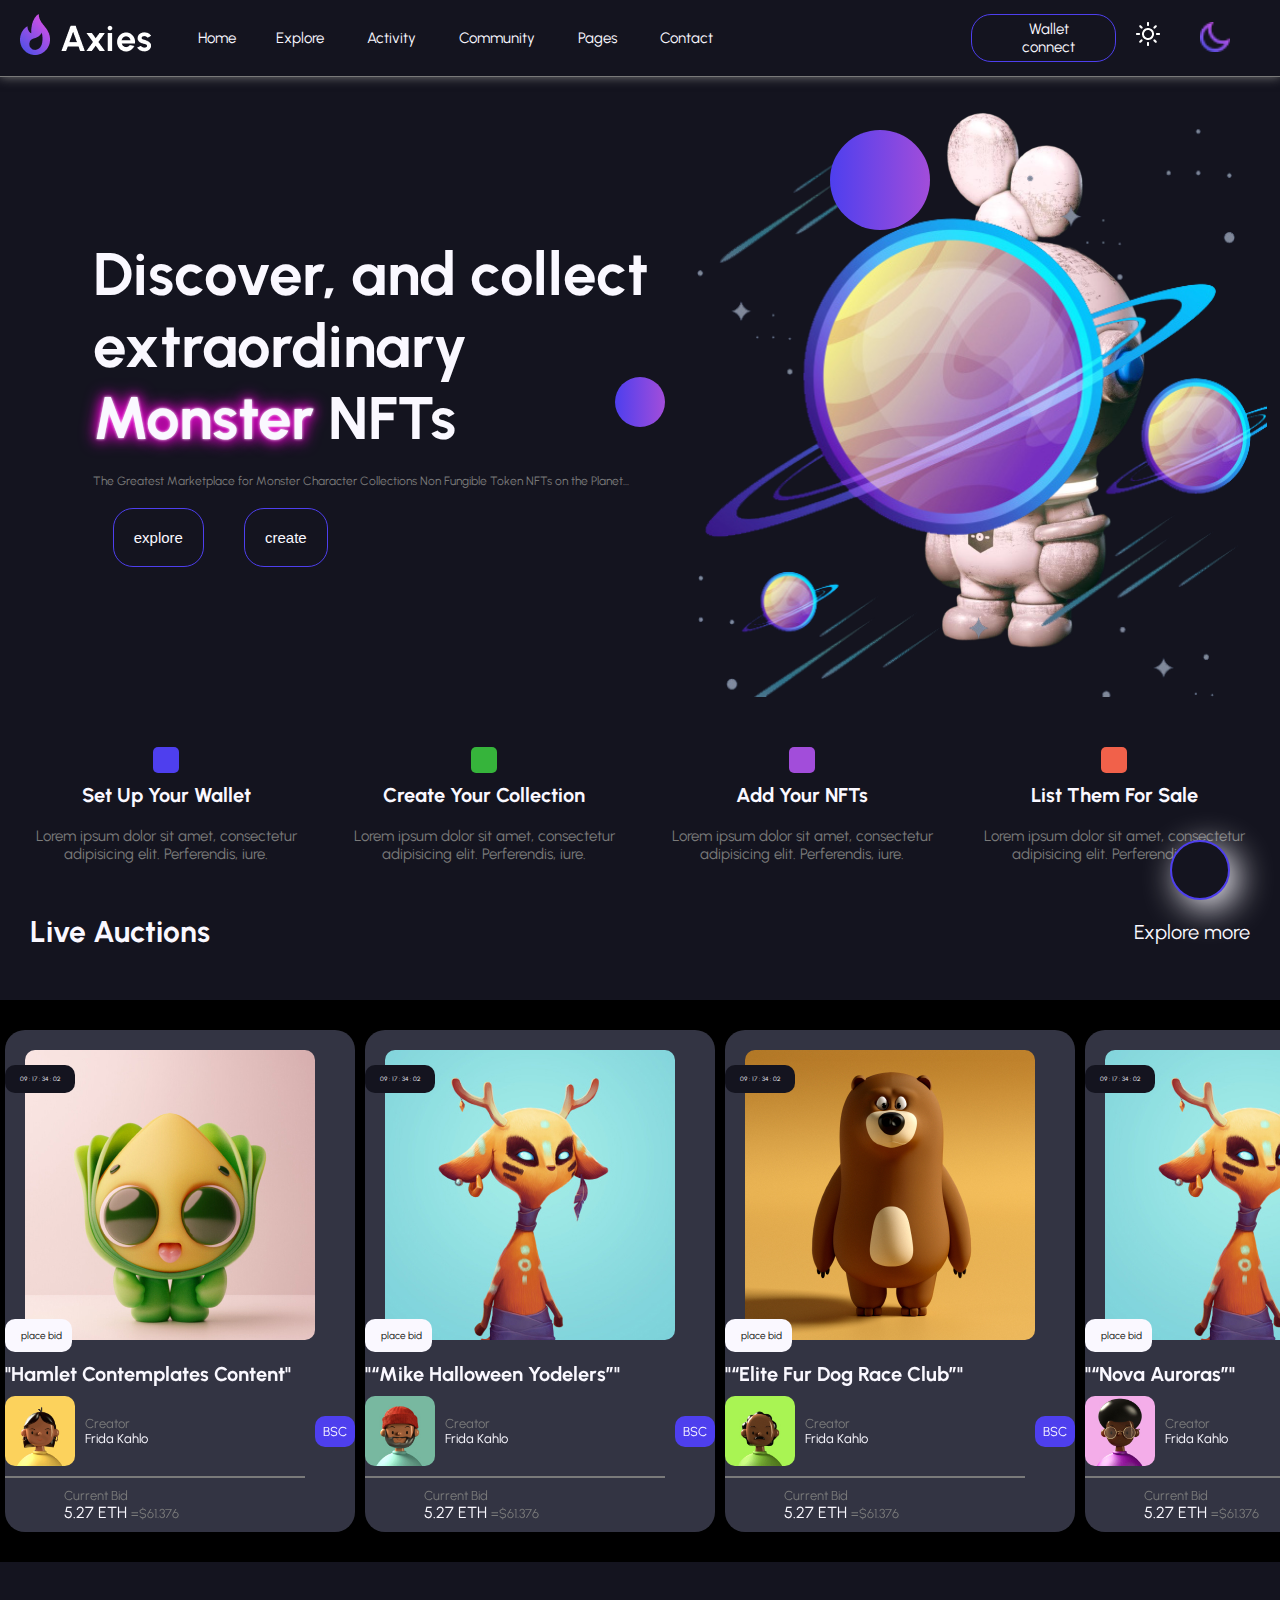
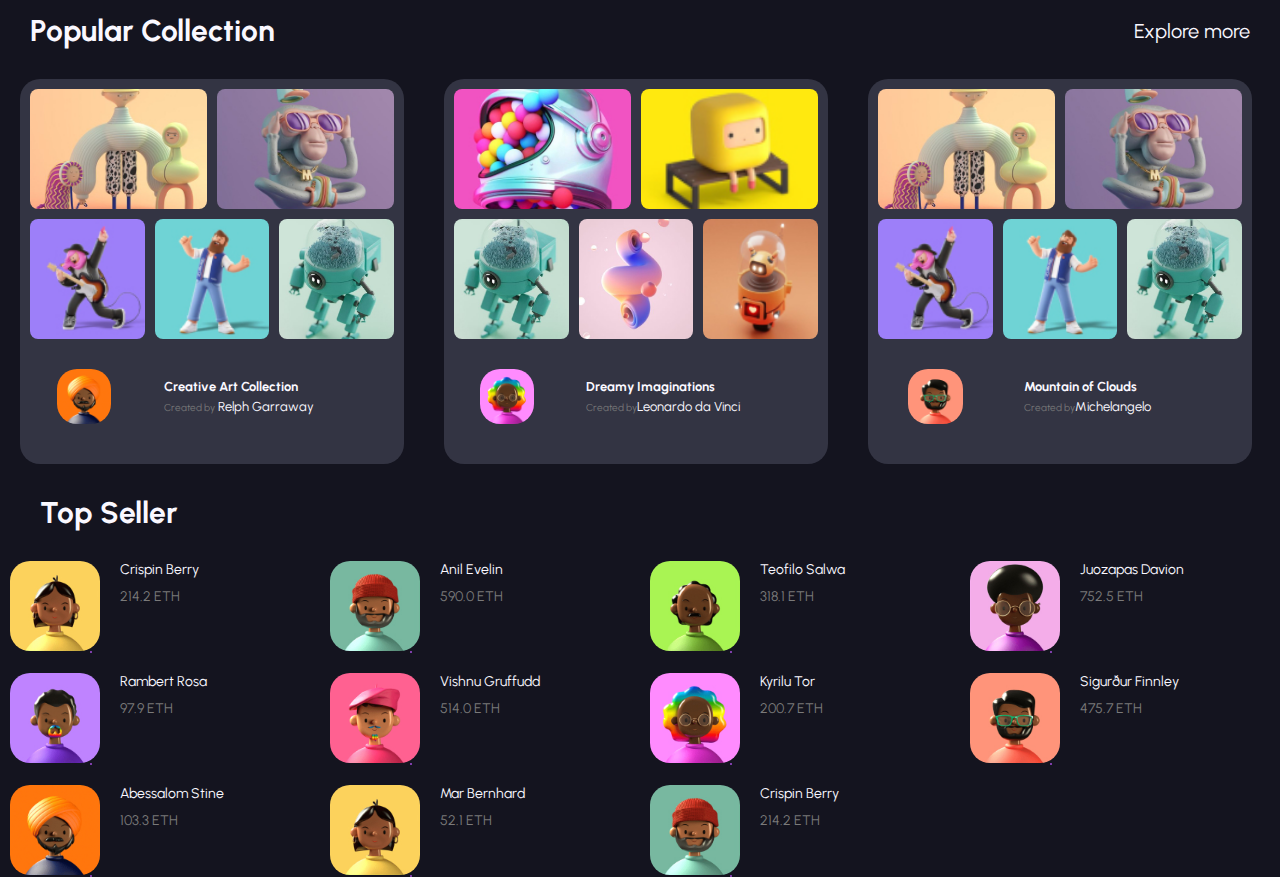
==== commit e020ee12: "top seller section added" ====
--- a/index.html
+++ b/index.html
@@ -402,7 +402,7 @@
         <a href="#">Explore more</a>
       </div>
       <div class="collection-posts-container">
-        <!-- post collection number one -->
+        <!-- post collection first one -->
         <div class="collection-container">
           <div class="post-collection">
             <div class="image-collection">
@@ -487,6 +487,146 @@
               <p><span>Created by</span>Michelangelo</p>
             </div>
             <i class="fa-brands fa-line"></i>
+          </div>
+        </div>
+      </div>
+    </section>
+
+    <section class="top-seller">
+      <div class="seller-container">
+        <div class="seller-header container">
+          <h2>Top Seller</h2>
+        </div>
+        <div class="seller-container-grid container">
+          <!-- first post -->
+          <div class="seller-items">
+            <div class="seller-post">
+              <img src="images/avt-1.jpg" alt="" />
+              <i class="fa-solid fa-check"></i>
+            </div>
+            <div class="seller-post-description">
+              <p>Crispin Berry</p>
+              <span>214.2 ETH</span>
+            </div>
+          </div>
+          <!-- second post -->
+          <div class="seller-items">
+            <div class="seller-post">
+              <img src="images/avt-2.jpg" alt="" />
+              <i class="fa-solid fa-check"></i>
+            </div>
+            <div class="seller-post-description">
+              <p>Anil Evelin</p>
+              <span>590.0 ETH</span>
+            </div>
+          </div>
+
+          <!-- third post -->
+          <div class="seller-items">
+            <div class="seller-post">
+              <img src="images/avt-3.jpg" alt="" />
+              <i class="fa-solid fa-check"></i>
+            </div>
+            <div class="seller-post-description">
+              <p>Teofilo Salwa</p>
+              <span>318.1 ETH</span>
+            </div>
+          </div>
+
+          <!-- forth post -->
+          <div class="seller-items">
+            <div class="seller-post">
+              <img src="images/avt-4.jpg" alt="" />
+              <i class="fa-solid fa-check"></i>
+            </div>
+            <div class="seller-post-description">
+              <p>Juozapas Davion</p>
+              <span>752.5 ETH</span>
+            </div>
+          </div>
+
+          <!-- fifth post -->
+          <div class="seller-items">
+            <div class="seller-post">
+              <img src="images/avt-5.jpg" alt="" />
+              <i class="fa-solid fa-check"></i>
+            </div>
+            <div class="seller-post-description">
+              <p>Rambert Rosa</p>
+              <span>97.9 ETH</span>
+            </div>
+          </div>
+
+          <!-- seventh post -->
+          <div class="seller-items">
+            <div class="seller-post">
+              <img src="images/avt-6.jpg" alt="" />
+              <i class="fa-solid fa-check"></i>
+            </div>
+            <div class="seller-post-description">
+              <p>Vishnu Gruffudd</p>
+              <span>514.0 ETH</span>
+            </div>
+          </div>
+
+          <!-- eighth post -->
+          <div class="seller-items">
+            <div class="seller-post">
+              <img src="images/avt-7.jpg" alt="" />
+              <i class="fa-solid fa-check"></i>
+            </div>
+            <div class="seller-post-description">
+              <p>Kyrilu Tor</p>
+              <span>200.7 ETH</span>
+            </div>
+          </div>
+
+          <!-- ninth post -->
+          <div class="seller-items">
+            <div class="seller-post">
+              <img src="images/avt-8.jpg" alt="" />
+              <i class="fa-solid fa-check"></i>
+            </div>
+            <div class="seller-post-description">
+              <p>Sigurður Finnley</p>
+              <span>475.7 ETH</span>
+            </div>
+          </div>
+
+          <!-- tenth post -->
+          <div class="seller-items">
+            <div class="seller-post">
+              <img src="images/avt-9.jpg" alt="" />
+              <i class="fa-solid fa-check"></i>
+            </div>
+            <div class="seller-post-description">
+              <p>Abessalom Stine</p>
+              <span>103.3 ETH</span>
+            </div>
+          </div>
+
+          <!-- eleventh post -->
+          <div class="seller-items">
+            <div class="seller-post">
+              <img src="images/avt-1.jpg" alt="" />
+              <i class="fa-solid fa-check"></i>
+            </div>
+            <div class="seller-post-description">
+              <p>Mar Bernhard</p>
+              <span>52.1 ETH</span>
+            </div>
+          </div>
+
+          <!-- twelveth post -->
+          <div class="seller-items">
+            <div class="seller-post">
+              <img src="images/avt-2.jpg" alt="" />
+              <i class="fa-solid fa-check"></i>
+            </div>
+            <div class="seller-post-description">
+              <p>Crispin Berry</p>
+              <span>214.2 ETH</span>
+            </div>
           </div>
         </div>
       </div>
--- a/css/main.css
+++ b/css/main.css
@@ -428,7 +428,7 @@
   justify-content: space-between;
   align-items: center;
   color: var(--white-color);
-  font-size: 3rem;
+  font-size: 2rem;
   margin: 3rem 3rem;
 }
 
@@ -609,6 +609,7 @@
   display: grid;
   grid-template-columns: repeat(6, 1fr);
   grid-template-rows: repeat(2, 1fr);
+  gap: 1rem;
 }
 
 .post-collection > *:nth-child(1) {
@@ -685,6 +686,71 @@
   cursor: pointer;
 }
 
+.seller-header {
+  display: flex;
+  flex-direction: row;
+  align-items: center;
+}
+
+.seller-header h2 {
+  color: var(--white-color);
+  font-size: 3rem;
+  margin: 3rem 3rem;
+}
+
+.seller-container-grid {
+  width: 100%;
+  display: grid;
+  grid-template-columns: repeat(4, 1fr);
+  gap: 2rem;
+}
+
+.seller-items {
+  display: flex;
+  flex-direction: row;
+  justify-content: left;
+  align-items: left;
+  text-align: left;
+}
+
+.seller-post {
+  width: 30%;
+  position: relative;
+  margin-right: 2rem;
+}
+
+.seller-post img {
+  width: 100%;
+  border-radius: 2rem;
+}
+
+.seller-post i {
+  color: var(--white-color);
+  background-color: var(--purple-color);
+  padding: 0.1rem;
+  font-size: 2rem;
+  border-radius: 50%;
+  position: absolute;
+  left: 80px;
+  bottom: 0;
+}
+
+.seller-post-description {
+  display: flex;
+  flex-direction: column;
+}
+
+.seller-post-description p {
+  color: var(--white-color);
+  font-size: 1.4rem;
+  margin-bottom: 1rem;
+}
+
+.seller-post-description span {
+  color: var(--gray-color);
+  font-size: 1.4rem;
+}
+
 li {
   color: white;
   font-size: 1.5rem;
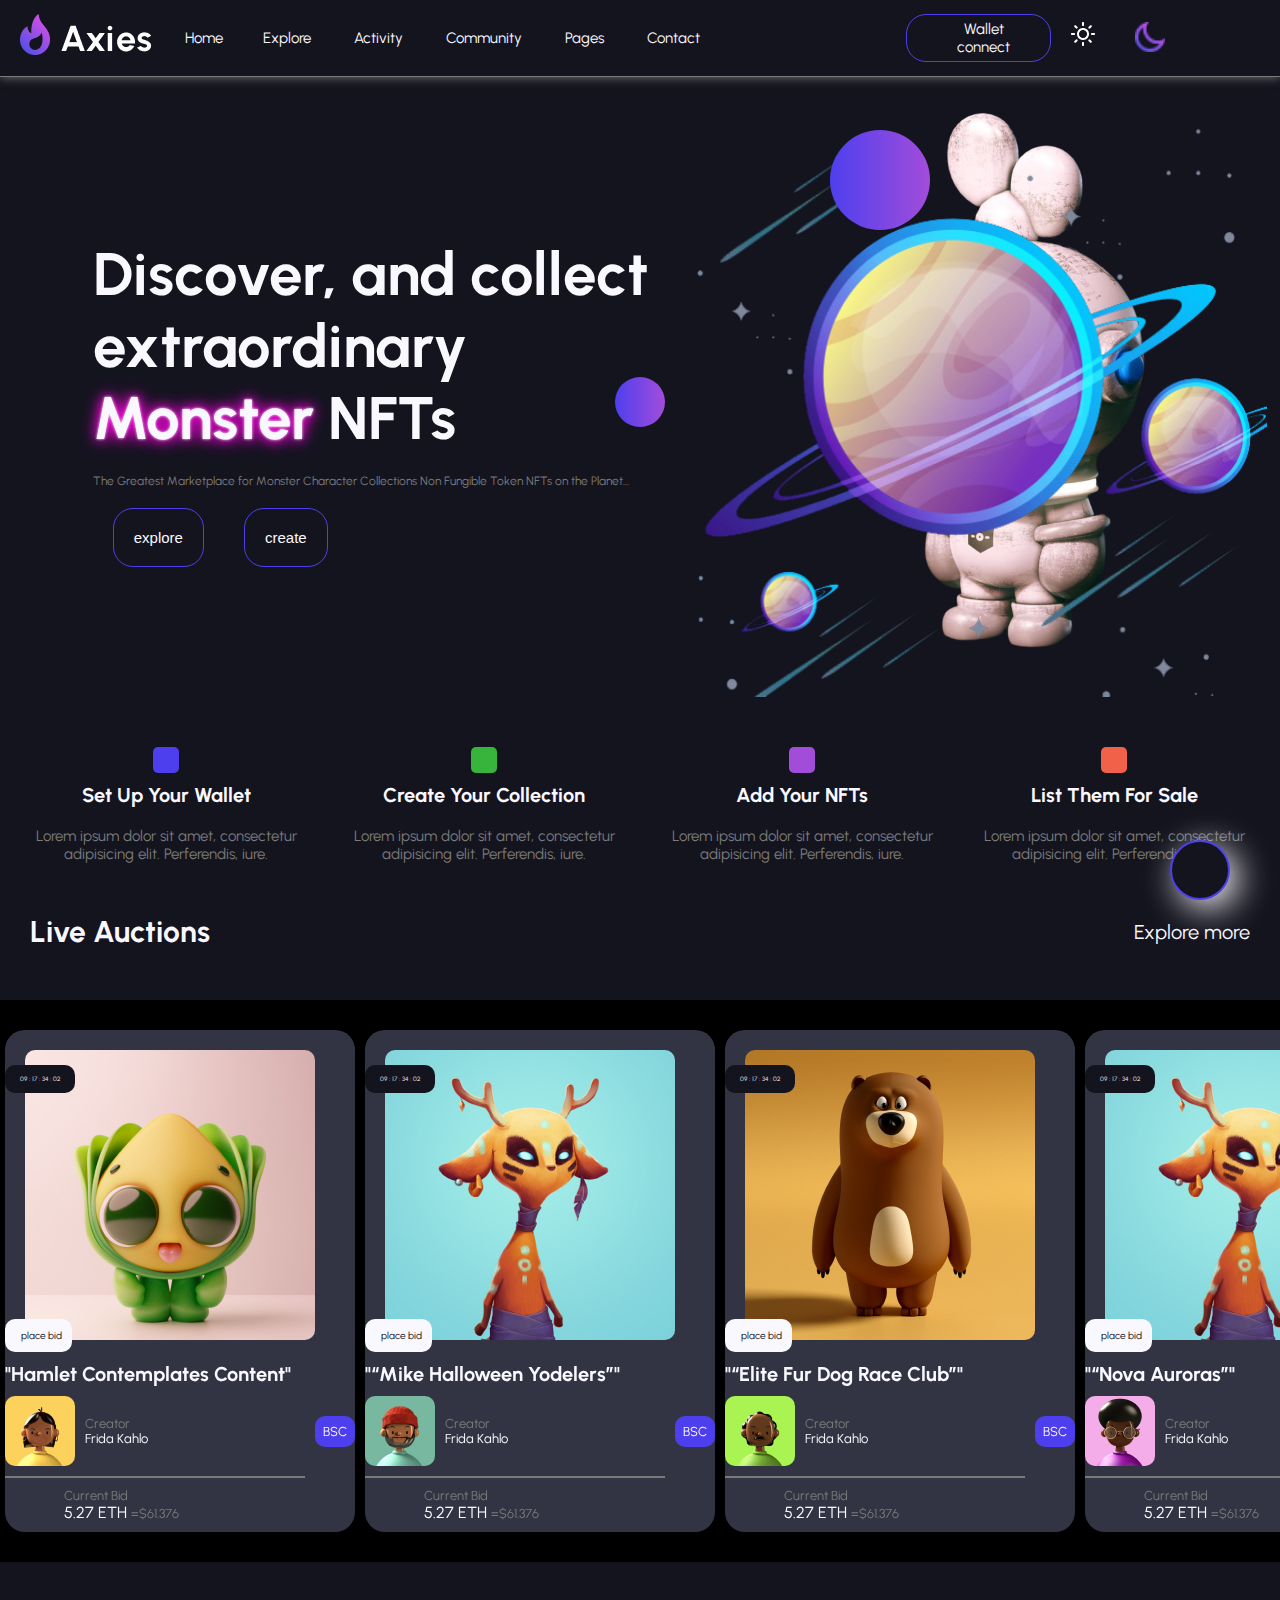
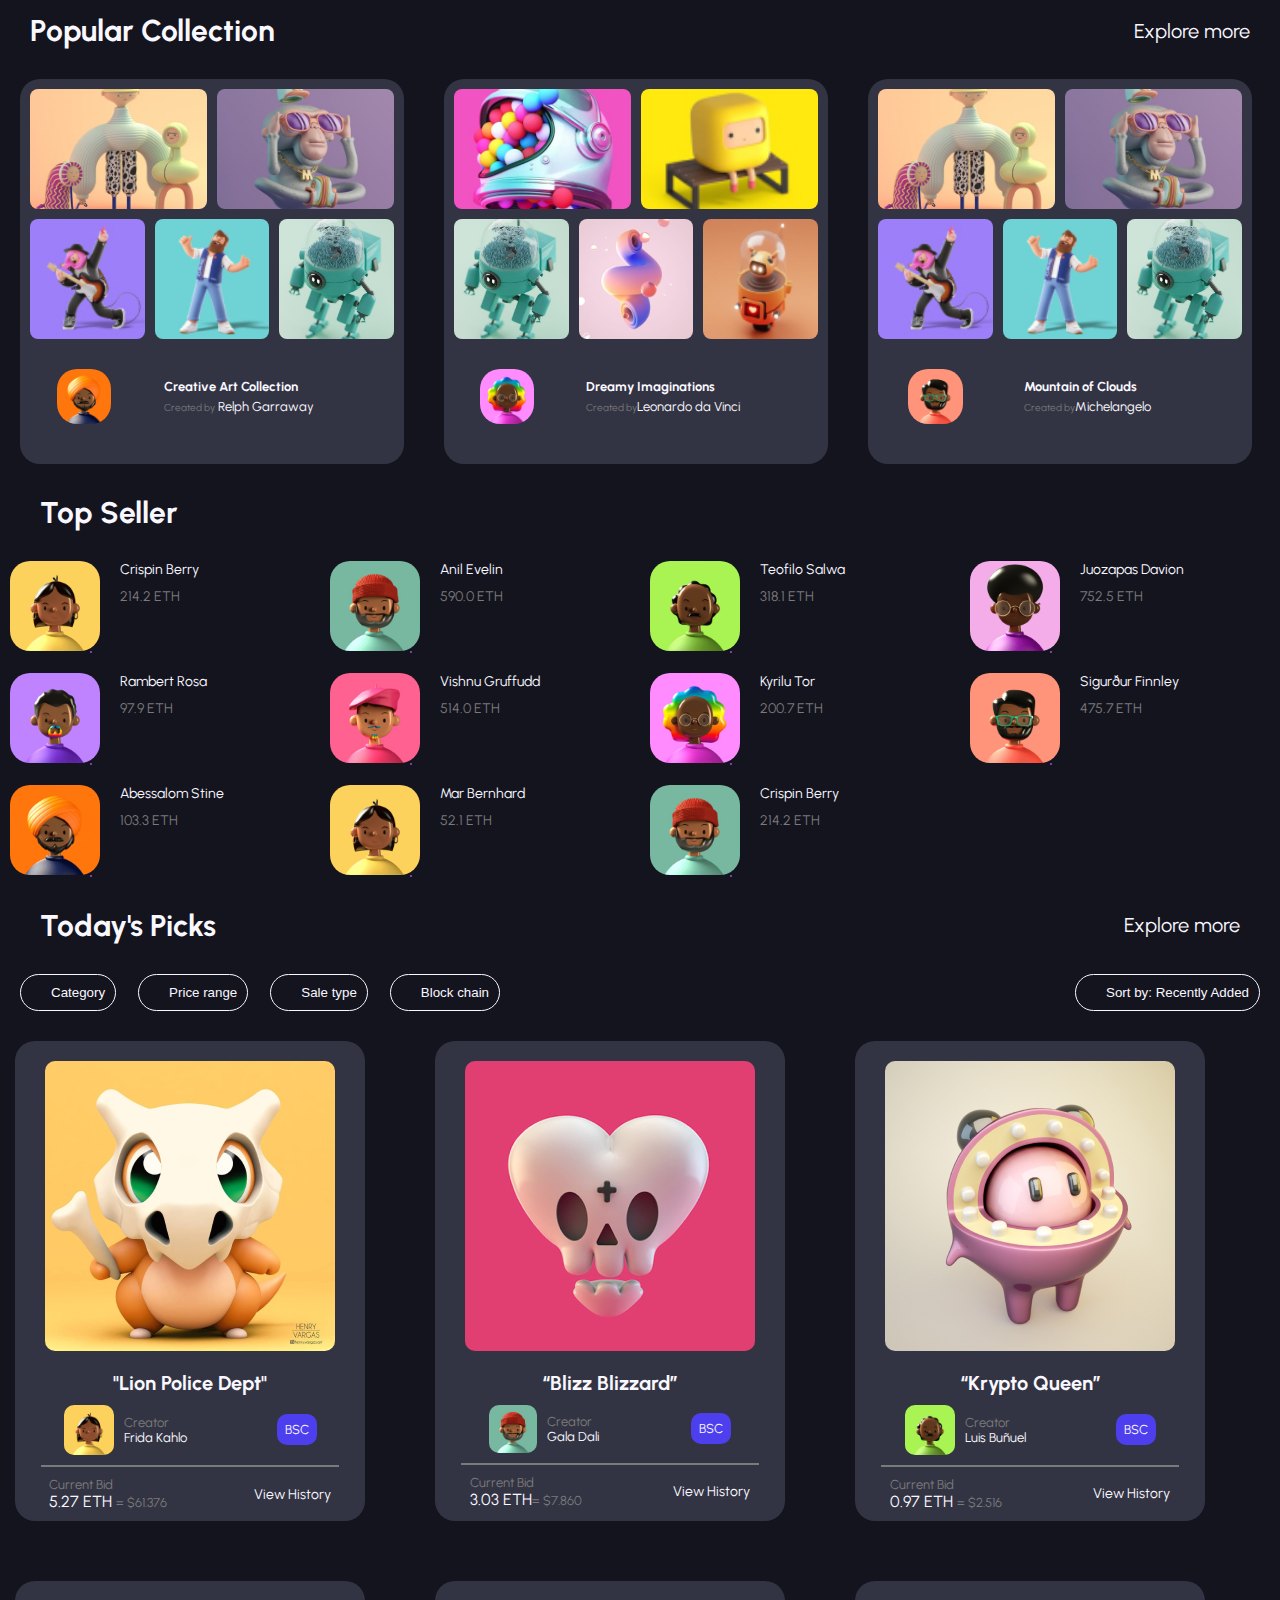
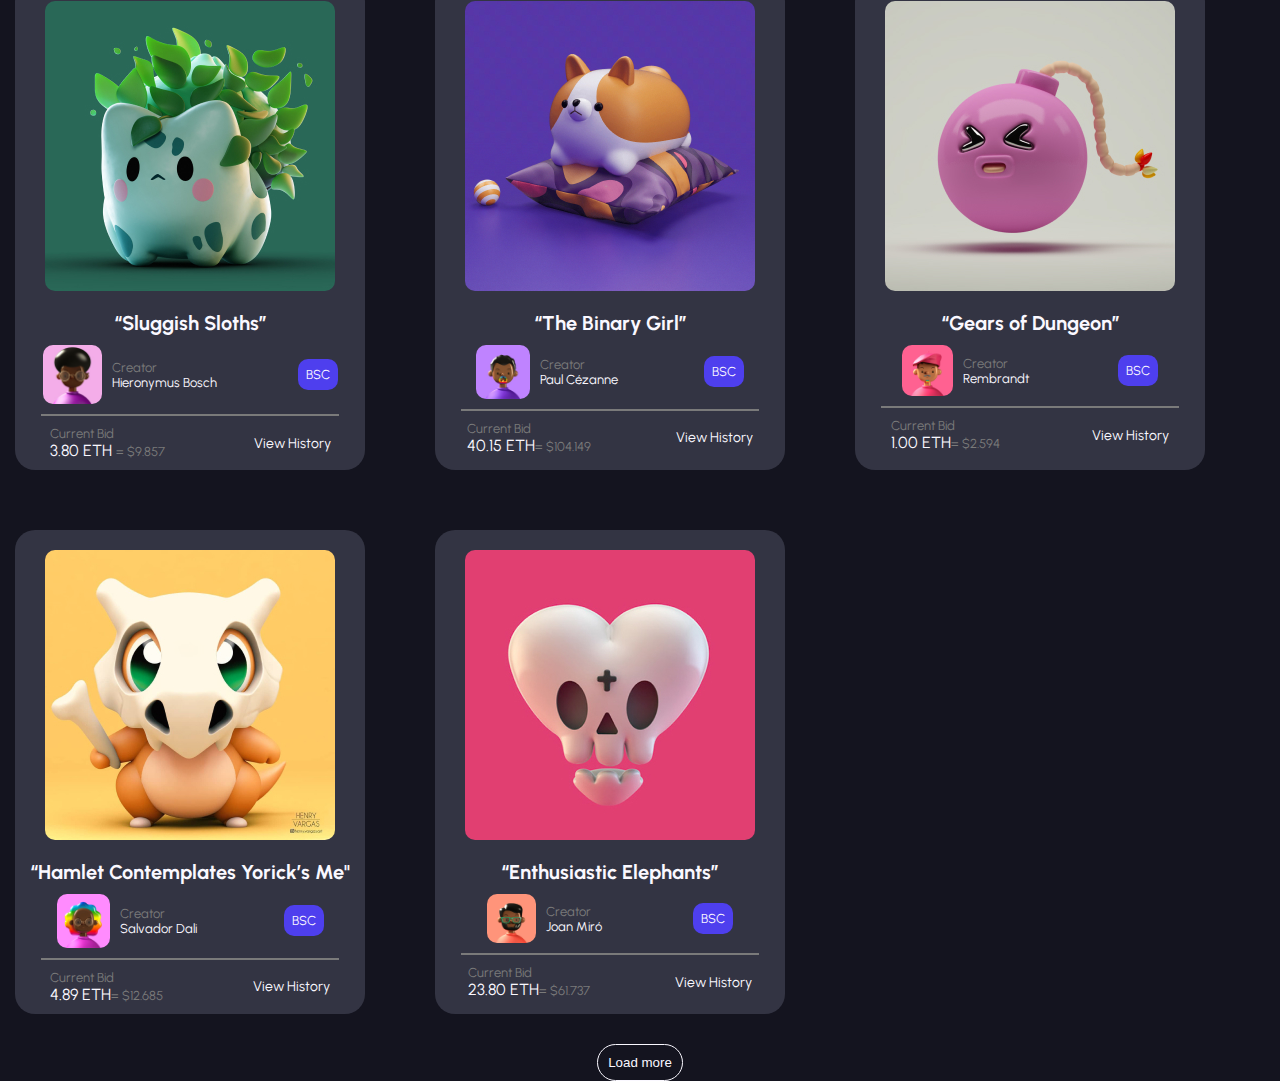
==== commit 67a1ab22: "today pick section added" ====
--- a/index.html
+++ b/index.html
@@ -631,6 +631,277 @@
         </div>
       </div>
     </section>
+
+    <section class="today-pick">
+      <div class="today-pick-container container">
+        <div class="today-pick-header live-auction-header collection-header">
+          <h2>Today's Picks</h2>
+          <p>Explore more</p>
+        </div>
+
+        <div class="today-pick-buttons-container">
+          <div class="today-pick-buttons">
+           <button><i class="fa-solid fa-align-justify"></i>Category</button>
+            <button><i class="fa-solid fa-dollar-sign"></i>Price range</button>
+            <button><i class="fa-solid fa-bolt"></i>Sale type</button>
+            <button><i class="fa-brands fa-hive"></i>Block chain</button>
+          </div>
+          <button><i class="fa-solid fa-filter"></i>Sort by: Recently Added</button>
+        </div>
+
+       <div class="today-pick-post-container">
+         <!-- first post  -->
+         <div class="today-pick-post live-auction-post">
+          <img src="images/card-item-1.jpg" alt="" />
+          <h3>"Lion Police Dept"</h3>
+          <div class="like">
+            <i class="fa-regular fa-heart"></i>
+          </div>
+
+          <div class="post-creator">
+            <div class="post-creator-description">
+              <img src="images/avt-1.jpg" alt="" />
+              <div class="description-creator">
+                <span>Creator</span>
+                <p>Frida Kahlo</p>
+              </div>
+              <div class="post-creator-tag">BSC</div>
+            </div>
+          </div>
+          <div class="border"></div>
+          <div class="today-pick-cost auction-cost">
+            <div class="auction-cost-description today-pick-description">
+              <span>Current Bid</span>
+              <p>5.27 ETH <span>= $61.376</span></p>
+            </div>
+            <div class="auction-heart view-history">
+              <i class="fa-solid fa-rotate"></i>
+              <p>View History</p>
+            </div>
+          </div>
+        </div>
+        <!-- second post -->
+        <div class="today-pick-post live-auction-post">
+          <img src="images/card-item-2.jpg" alt="" />
+          <h3>“Blizz Blizzard”</h3>
+          <div class="like">
+            <i class="fa-regular fa-heart"></i>
+          </div>
+
+          <div class="post-creator">
+            <div class="post-creator-description">
+              <img src="images/avt-2.jpg" alt="" />
+              <div class="description-creator">
+                <span>Creator</span>
+                <p>Gala Dali</p>
+              </div>
+              <div class="post-creator-tag">BSC</div>
+            </div>
+          </div>
+          <div class="border"></div>
+          <div class="today-pick-cost auction-cost">
+            <div class="auction-cost-description today-pick-description">
+              <span>Current Bid</span>
+              <p>3.03 ETH<span>= $7.860</span></p>
+            </div>
+            <div class="auction-heart view-history">
+              <i class="fa-solid fa-rotate"></i>
+              <p>View History</p>
+            </div>
+          </div>
+        </div>
+        <!-- third post  -->
+        <div class="today-pick-post live-auction-post">
+          <img src="images/card-item-3.jpg" alt="" />
+          <h3>“Krypto Queen”</h3>
+          <div class="like">
+            <i class="fa-regular fa-heart"></i>
+          </div>
+
+          <div class="post-creator">
+            <div class="post-creator-description">
+              <img src="images/avt-3.jpg" alt="" />
+              <div class="description-creator">
+                <span>Creator</span>
+                <p>Luis Buñuel</p>
+              </div>
+              <div class="post-creator-tag">BSC</div>
+            </div>
+          </div>
+          <div class="border"></div>
+          <div class="today-pick-cost auction-cost">
+            <div class="auction-cost-description today-pick-description">
+              <span>Current Bid</span>
+              <p>0.97 ETH <span>= $2.516</span></p>
+            </div>
+            <div class="auction-heart view-history">
+              <i class="fa-solid fa-rotate"></i>
+              <p>View History</p>
+            </div>
+          </div>
+        </div>
+        <!-- forth post -->
+        <div class="today-pick-post live-auction-post">
+          <img src="images/card-item-4.jpg" alt="" />
+          <h3>“Sluggish Sloths”</h3>
+          <div class="like">
+            <i class="fa-regular fa-heart"></i>
+          </div>
+
+          <div class="post-creator">
+            <div class="post-creator-description">
+              <img src="images/avt-4.jpg" alt="" />
+              <div class="description-creator">
+                <span>Creator</span>
+                <p>Hieronymus Bosch</p>
+              </div>
+              <div class="post-creator-tag">BSC</div>
+            </div>
+          </div>
+          <div class="border"></div>
+          <div class="today-pick-cost auction-cost">
+            <div class="auction-cost-description today-pick-description">
+              <span>Current Bid</span>
+              <p>3.80 ETH <span>= $9.857</span></p>
+            </div>
+            <div class="auction-heart view-history">
+              <i class="fa-solid fa-rotate"></i>
+              <p>View History</p>
+            </div>
+          </div>
+        </div>
+
+        <!-- fifth post  -->
+        <div class="today-pick-post live-auction-post">
+          <img src="images/card-item-5.jpg" alt="" />
+          <h3>“The Binary Girl”</h3>
+          <div class="like">
+            <i class="fa-regular fa-heart"></i>
+          </div>
+
+          <div class="post-creator">
+            <div class="post-creator-description">
+              <img src="images/avt-5.jpg" alt="" />
+              <div class="description-creator">
+                <span>Creator</span>
+                <p>Paul Cézanne</p>
+              </div>
+              <div class="post-creator-tag">BSC</div>
+            </div>
+          </div>
+          <div class="border"></div>
+          <div class="today-pick-cost auction-cost">
+            <div class="auction-cost-description today-pick-description">
+              <span>Current Bid</span>
+              <p>40.15 ETH<span>= $104.149</span></p>
+            </div>
+            <div class="auction-heart view-history">
+              <i class="fa-solid fa-rotate"></i>
+              <p>View History</p>
+            </div>
+          </div>
+        </div>
+        <!-- sixth post -->
+        <div class="today-pick-post live-auction-post">
+          <img src="images/card-item-6.jpg" alt="" />
+          <h3>“Gears of Dungeon”</h3>
+          <div class="like">
+            <i class="fa-regular fa-heart"></i>
+          </div>
+
+          <div class="post-creator">
+            <div class="post-creator-description">
+              <img src="images/avt-6.jpg" alt="" />
+              <div class="description-creator">
+                <span>Creator</span>
+                <p>Rembrandt</p>
+              </div>
+              <div class="post-creator-tag">BSC</div>
+            </div>
+          </div>
+          <div class="border"></div>
+          <div class="today-pick-cost auction-cost">
+            <div class="auction-cost-description today-pick-description">
+              <span>Current Bid</span>
+              <p>1.00 ETH<span>= $2.594</span></p>
+            </div>
+            <div class="auction-heart view-history">
+              <i class="fa-solid fa-rotate"></i>
+              <p>View History</p>
+            </div>
+          </div>
+        </div>
+        <!-- seventh post -->
+        <div class="today-pick-post live-auction-post">
+          <img src="images/card-item-1.jpg" alt="" />
+          <h3>“Hamlet Contemplates Yorick’s Me"</h3>
+          <div class="like">
+            <i class="fa-regular fa-heart"></i>
+          </div>
+
+          <div class="post-creator">
+            <div class="post-creator-description">
+              <img src="images/avt-7.jpg" alt="" />
+              <div class="description-creator">
+                <span>Creator</span>
+                <p>Salvador Dali</p>
+              </div>
+              <div class="post-creator-tag">BSC</div>
+            </div>
+          </div>
+          <div class="border"></div>
+          <div class="today-pick-cost auction-cost">
+            <div class="auction-cost-description today-pick-description">
+              <span>Current Bid</span>
+              <p>4.89 ETH<span>= $12.685</span></p>
+            </div>
+            <div class="auction-heart view-history">
+              <i class="fa-solid fa-rotate"></i>
+              <p>View History</p>
+            </div>
+          </div>
+        </div>
+
+        <!-- eighth post -->
+        <div class="today-pick-post live-auction-post">
+          <img src="images/card-item-2.jpg" alt="" />
+          <h3>“Enthusiastic Elephants”</h3>
+          <div class="like">
+            <i class="fa-regular fa-heart"></i>
+          </div>
+
+          <div class="post-creator">
+            <div class="post-creator-description">
+              <img src="images/avt-8.jpg" alt="" />
+              <div class="description-creator">
+                <span>Creator</span>
+                <p>Joan Miró</p>
+              </div>
+              <div class="post-creator-tag">BSC</div>
+            </div>
+          </div>
+          <div class="border"></div>
+          <div class="today-pick-cost auction-cost">
+            <div class="auction-cost-description today-pick-description">
+              <span>Current Bid</span>
+              <p>23.80 ETH<span>= $61.737</span></p>
+            </div>
+            <div class="auction-heart view-history">
+              <i class="fa-solid fa-rotate"></i>
+              <p>View History</p>
+            </div>
+          </div>
+        </div>
+        
+       </div>
+       <div class="load-more">
+        <button class="today-pick-load-more">Load more</button>
+       </div>
+       
+      </div>
+      
+
+    </section>
     <!-- Swiper JS -->
     <script src="https://unpkg.com/swiper/swiper-bundle.min.js"></script>
     <script src="js/script.js"></script>
--- a/css/main.css
+++ b/css/main.css
@@ -112,6 +112,12 @@
   }
 }
 
+@keyframes historyMove {
+  100% {
+    transform: rotate(360deg);
+  }
+}
+
 .menu-container {
   display: flex;
   flex-direction: row;
@@ -188,8 +194,8 @@
 
 .header-search-bar {
   display: grid;
-  grid-template-columns: 1fr 1fr 1fr 1fr;
-  justify-content: space-between;
+  grid-template-columns: 1fr 1fr 1fr 1fr 1fr;
+  justify-content: center;
   margin: 1rem 2rem;
   align-items: center;
 }
@@ -751,6 +757,193 @@
   font-size: 1.4rem;
 }
 
+.hero-header {
+  background-image: url("/images/bg-.jpg");
+  background-position: center;
+  background-size: cover;
+  background-repeat: no-repeat;
+  display: flex;
+  flex-direction: column;
+  justify-content: center;
+  align-items: center;
+  text-align: center;
+}
+
+.edit-profile {
+  display: flex;
+  flex-direction: column;
+  margin: 8rem 0;
+}
+
+.edit-profile h3 {
+  font-size: 5rem;
+  color: var(--white-color);
+}
+
+.edit-profile span {
+  color: var(--gray-color);
+  font-size: 1.5rem;
+  margin: 0 1rem;
+}
+
+.edit-profile p {
+  color: var(--white-color);
+}
+
+.edit-profile-text {
+  color: var(--white-color) !important;
+}
+
+.header-profile-detail {
+  display: flex;
+  flex-direction: row;
+  align-items: center;
+}
+
+.header-profile-image img {
+  width: 50%;
+  border-radius: 1rem;
+}
+
+.header-profile-detail .fa-bell {
+  background-color: var(--gray-color);
+  border-radius: 1rem;
+  padding: 0.8rem;
+  position: relative;
+}
+
+.header-profile-notification {
+  background-color: var(--red-color);
+  width: 2rem;
+  height: 2rem;
+  border-radius: 5rem;
+  padding: 0.8rem;
+  position: absolute;
+  right: 310px;
+  top: 10px;
+  display: flex;
+  text-align: center;
+  align-items: center;
+}
+
+.header-profile-notification p {
+  font-size: 1.3rem;
+  color: var(--white-color);
+}
+
+.today-pick-buttons-container {
+  display: flex;
+  flex-direction: row;
+  justify-content: space-between;
+}
+
+.today-pick-buttons-container button {
+  padding: 1rem;
+  margin: 0 1rem;
+  border: 1px solid var(--white-color);
+  border-radius: 2rem;
+  background-color: transparent;
+  color: var(--white-color);
+}
+
+.today-pick-buttons-container button:hover {
+  background-color: var(--white-color);
+  box-shadow: 0px 0px 10px var(--blue-color);
+  cursor: pointer;
+  color: var(--black-color);
+  transition: 0.5s ease-in-out;
+}
+
+.today-pick-buttons-container button:hover i {
+  color: var(--black-color);
+}
+
+.today-pick-buttons-container button i {
+  margin: 0 1rem;
+}
+
+.today-pick-buttons > button {
+  padding: 1rem;
+  margin: 0 1rem;
+  border: 1px solid var(--white-color);
+  border-radius: 2rem;
+  background-color: transparent;
+  color: var(--white-color);
+}
+
+.today-pick-buttons > button:hover {
+  background-color: var(--white-color);
+  box-shadow: 0px 0px 10px var(--blue-color);
+  cursor: pointer;
+  color: var(--black-color);
+  transition: 0.5s ease-in-out;
+}
+
+.today-pick-buttons > button:hover i {
+  color: var(--black-color);
+}
+
+.today-pick-buttons > button i {
+  margin: 0 1rem;
+}
+
+.view-history {
+  display: flex;
+}
+
+.view-history p {
+  color: var(--white-color);
+  font-size: 1.4rem;
+}
+
+.view-history i {
+  font-size: 1.4rem;
+  margin: 0 1rem;
+}
+
+.view-history i:hover {
+  animation: historyMove ease-in-out 2s;
+}
+
+.today-pick-post-container {
+  display: grid;
+  grid-template-columns: repeat(3, 1fr);
+}
+
+.like {
+  position: absolute;
+  right: 35px;
+  top: 25px;
+}
+
+.like i {
+  font-size: 2rem;
+}
+
+.load-more {
+  display: flex;
+  align-items: center;
+  flex-direction: row;
+  justify-content: center;
+}
+
+.load-more button {
+  padding: 1rem;
+  margin: 0 1rem;
+  border: 1px solid var(--white-color);
+  border-radius: 2rem;
+  background-color: transparent;
+  color: var(--white-color);
+}
+
+.load-more button:hover {
+  background-color: var(--white-color);
+  box-shadow: 0px 0px 10px var(--blue-color);
+  cursor: pointer;
+  color: var(--black-color);
+  transition: 0.5s ease-in-out;
+}
+
 li {
   color: white;
   font-size: 1.5rem;
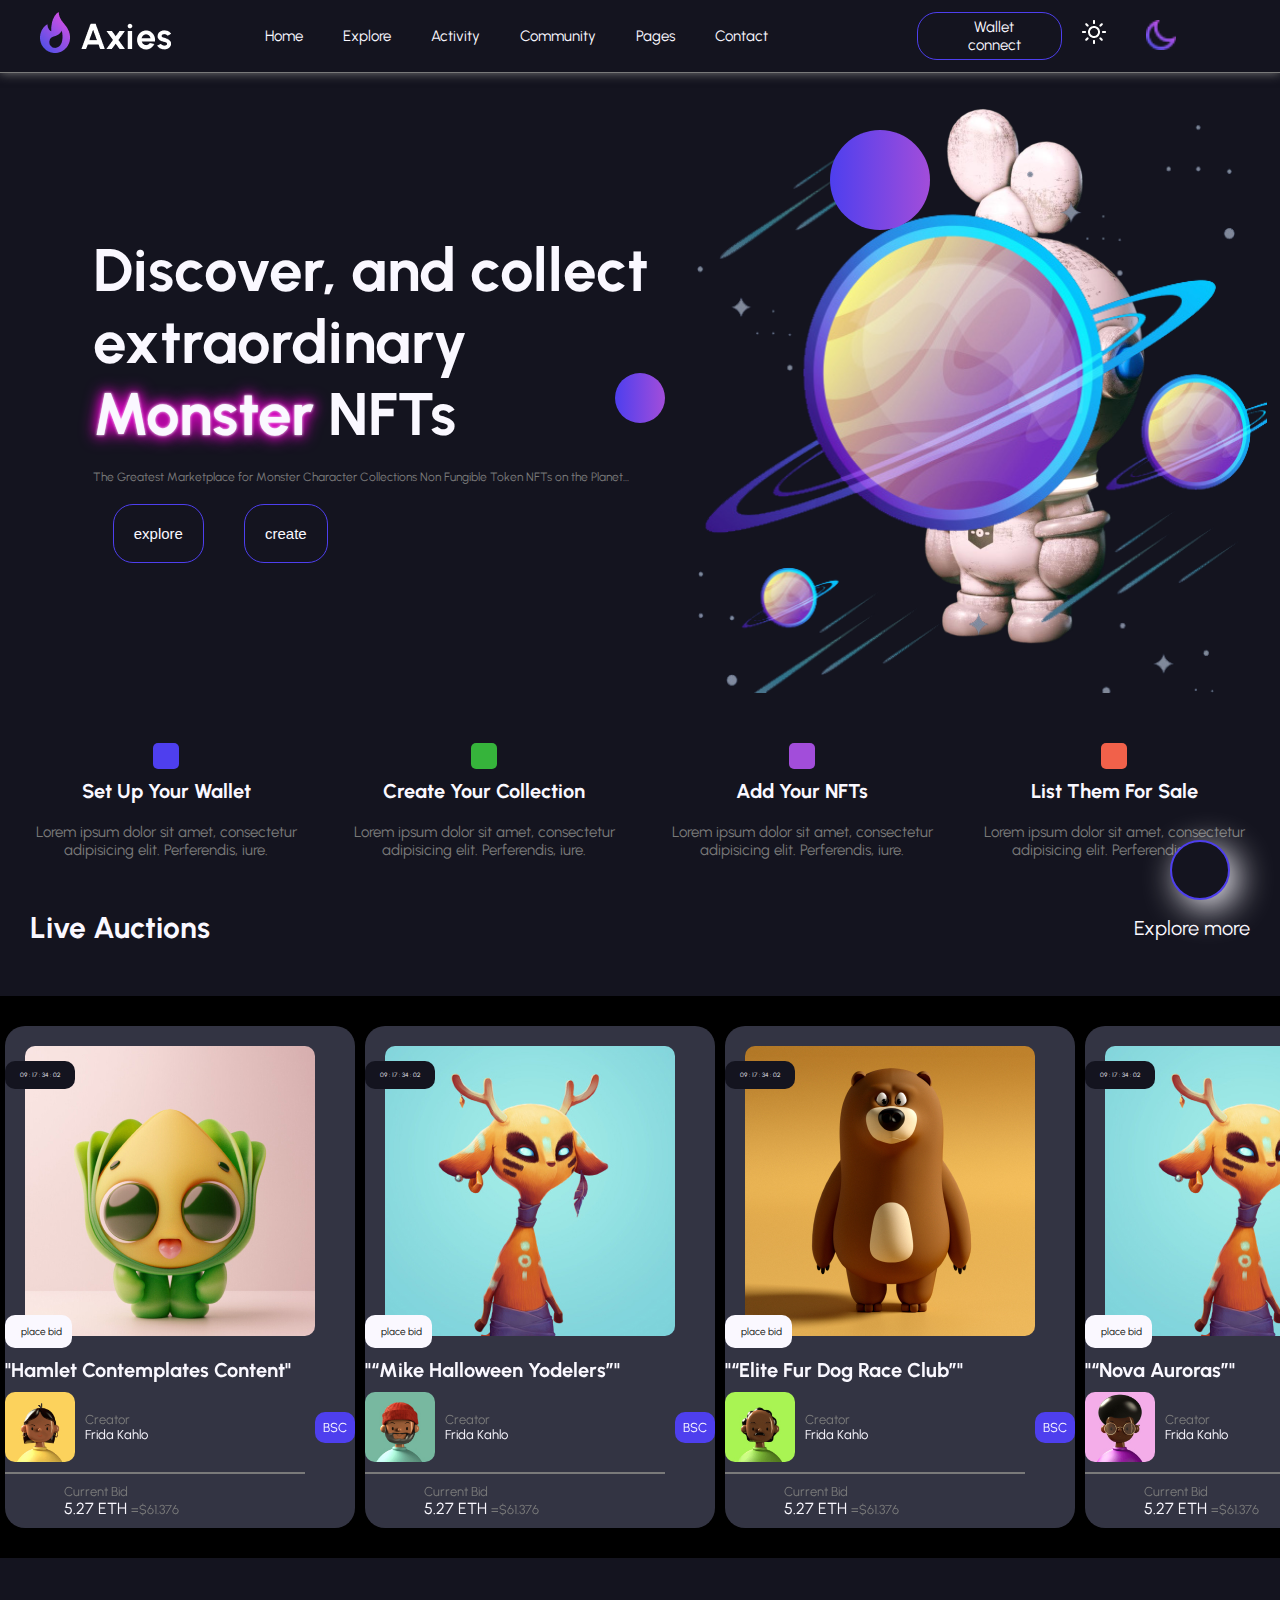
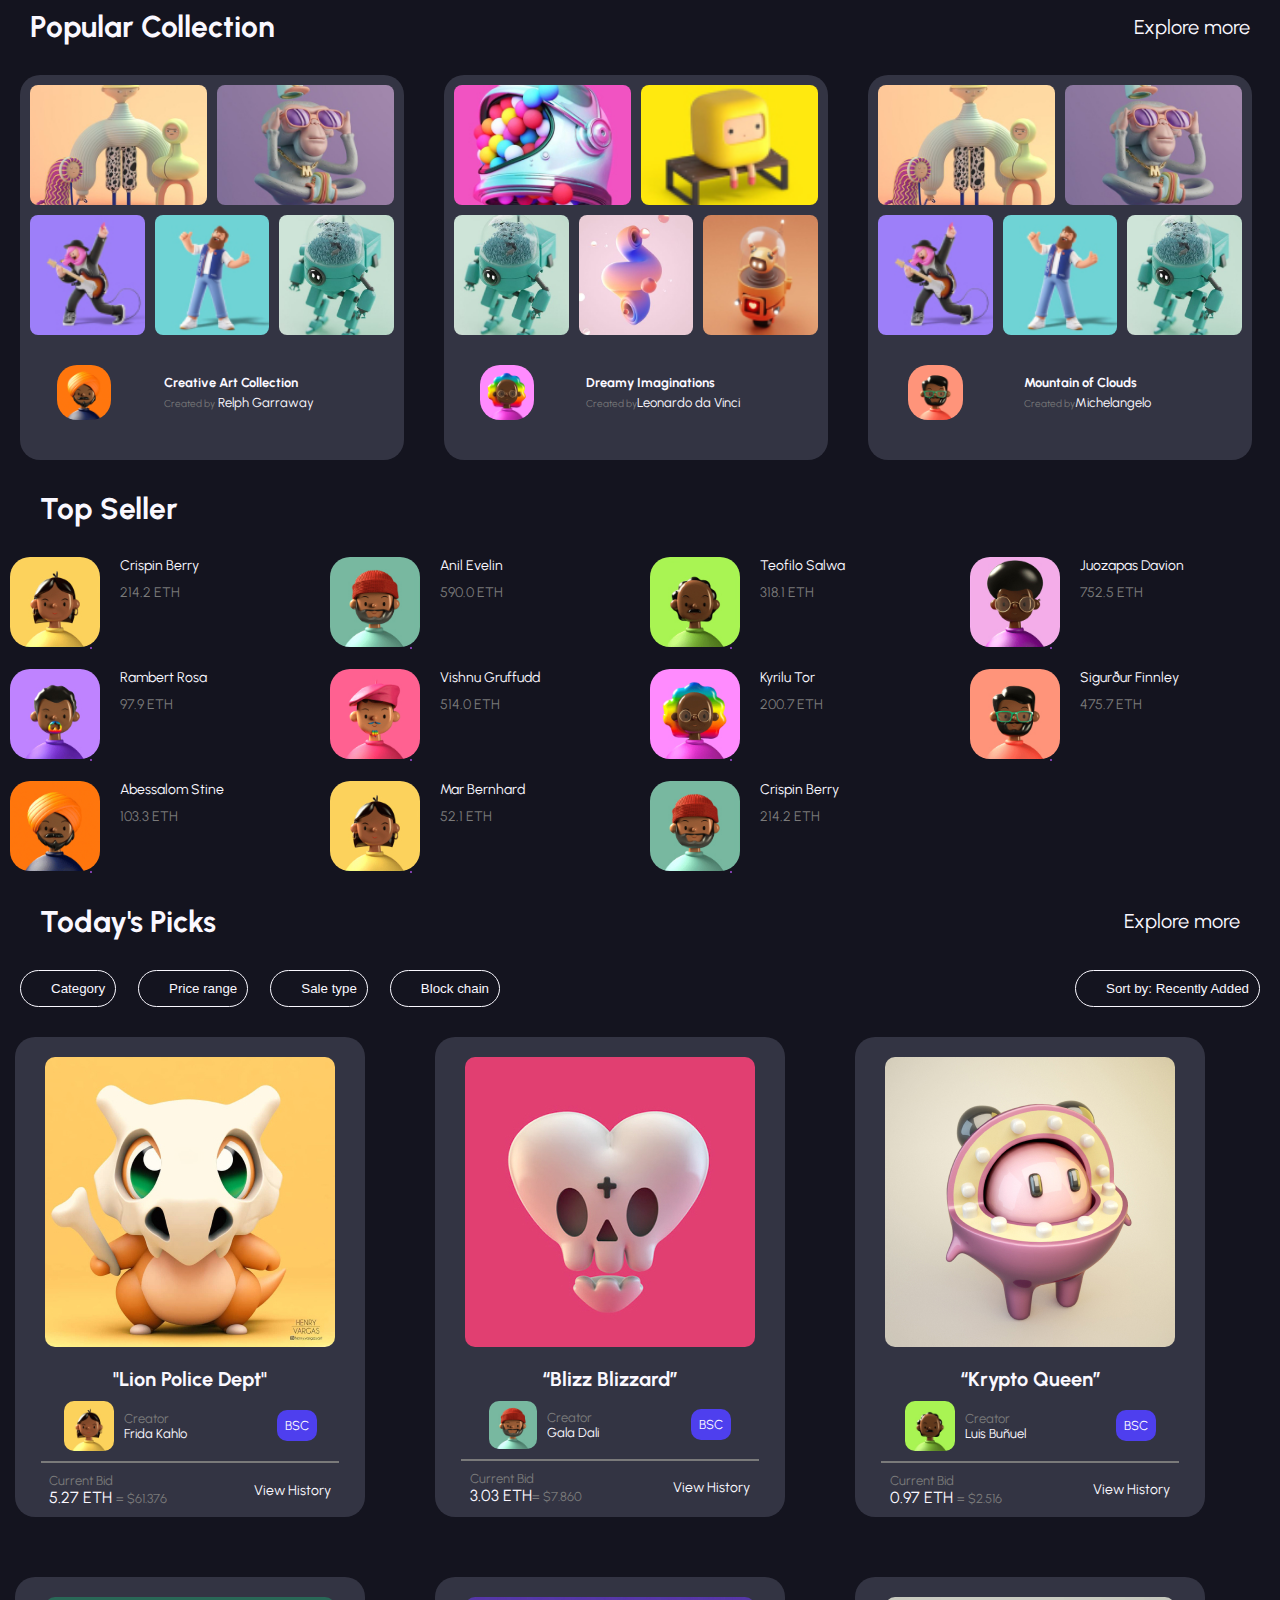
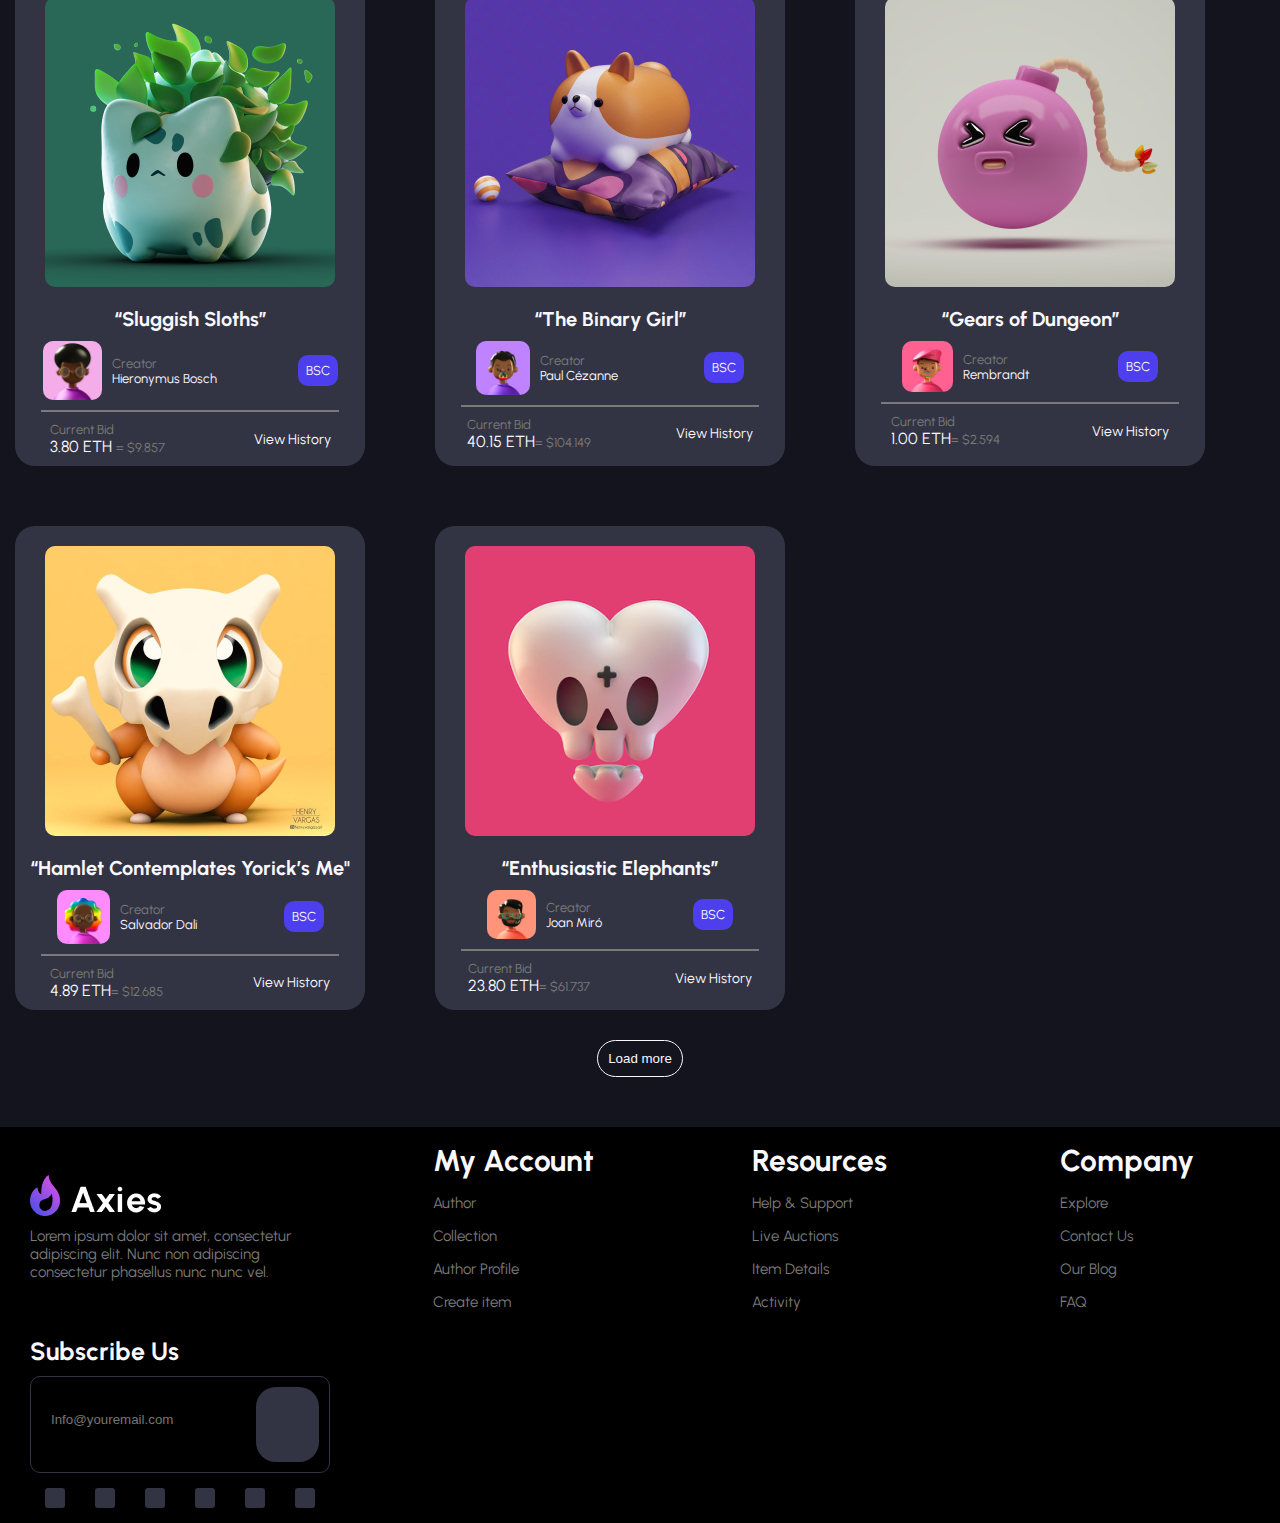
==== commit e0d7c59d: "header section changed" ====
--- a/index.html
+++ b/index.html
@@ -902,6 +902,75 @@
       
 
     </section>
+
+    <footer class="footer">
+      <div class="footer-container">
+        <div class="footer-logo">
+          <img src="images/logo_dark.png" alt="">
+          <p>Lorem ipsum dolor sit amet, 
+            consectetur adipiscing elit.
+            Nunc non adipiscing consectetur 
+            phasellus nunc nunc vel. </p>
+        </div>
+        
+        <div class="footer-my-account">
+          
+          <ul>
+            <li><h3>My Account</h3></li>
+            <li>Author</li>
+            <li>Collection</li>
+            <li>Author Profile</li>
+            <li>Create item</li>
+          </ul>
+        </div>
+
+        <div class="footer-resources">
+          <ul>
+            <li><h3>Resources</h3></li>
+            <li>Help & Support</li>
+            <li>Live Auctions</li>
+            <li>Item Details</li>
+            <li>Activity</li>
+          </ul>
+          
+         
+        </div>
+
+        <div class="footer-company">
+          <ul>
+          <li><h3>Company</h3></li>
+            <li>Explore</li>
+            <li>Contact Us</li>
+            <li>Our Blog</li>
+            <li>FAQ</li>
+          </ul>
+        </div>
+
+        <div class="subscribe">
+          <h3>Subscribe Us</h3>
+          <div class="subscribe-form">
+            <input type="text" placeholder="Info@youremail.com">
+            <button type="submit"><i class="fa-brands fa-telegram"></i></button>
+          
+          </div>
+
+            
+<div class="footer-social-media">
+  <ul>
+    <li><i class="fa-brands fa-discord"></i></li>
+    <li><i class="fa-brands fa-twitter"></i></li>
+    <li><i class="fa-brands fa-instagram"></i></li>
+    <li><i class="fa-brands fa-youtube"></i></li>
+    <li><i class="fa-brands fa-telegram"></i></li>
+    <li><i class="fa-brands fa-facebook-f"></i></li>
+  </ul>
+</div>
+            
+          </div>
+        </div>
+      </div>
+
+    </footer>
     <!-- Swiper JS -->
     <script src="https://unpkg.com/swiper/swiper-bundle.min.js"></script>
     <script src="js/script.js"></script>
--- a/css/main.css
+++ b/css/main.css
@@ -122,74 +122,82 @@
   display: flex;
   flex-direction: row;
   text-align: center;
+  align-items: center;
   background-color: #14141f;
   border-bottom: 1px solid var(--gray-color);
   box-shadow: 0px 0px 10px var(--gray-color);
 }
 
 .header-nav-bar {
-  width: 145rem;
-  display: grid;
-  grid-template-columns: 1fr 4fr;
-  align-items: center;
-  margin: 1rem 1rem;
+  background-color: var(--color-black);
+  width: 160rem;
+  display: flex;
+  justify-content: space-between;
+  align-items: center;
+  margin-left: 3rem;
+  position: relative;
 }
 
 .header-nav-bar ul {
-  display: inline-flex;
-}
-
-.header-nav-bar li {
-  margin: 1rem;
-}
-
-.header-nav-bar i {
-  color: var(--white-color);
-  margin-left: 0.3rem;
-}
-
-.header-nav-bar a {
-  color: var(--white-color);
-  padding: 1rem;
-}
-
-.header-nav-bar a:hover {
-  background-color: var(--gray-color);
-  border-radius: 0.5rem;
+  list-style: none;
+  display: flex;
+}
+
+.header-nav-bar ul li {
+  padding: 10px 20px;
+  position: relative;
+}
+
+.header-nav-bar ul li a {
+  font-size: 1.5rem;
+  color: var(--white-color);
+  text-decoration: none;
+  transition: all 0.3s;
+  border-radius: 1rem;
+}
+
+.header-nav-bar ul li a:hover {
+  border-radius: 1rem;
 }
 
 .sub-menu-1 {
   display: none;
 }
 
-.header-nav-bar ul li:hover .sub-menu-1 {
+.header-nav-bar li:hover .sub-menu-1 {
   display: block;
   position: absolute;
-  margin-top: 1.5rem;
-  margin-left: -1.5rem;
+  left: 0;
+  top: 100%;
   background-color: var(--gray-color);
-  border-radius: 1rem;
+  border-radius: 2rem;
+}
+
+.header-nav-bar li:hover .sub-menu-1 :last-child {
+  border-bottom: none;
 }
 
 .header-nav-bar ul li:hover .sub-menu-1 ul {
   display: block;
-  margin: 1rem;
-}
-
-.header-nav-bar ul li:hover .sub-menu-1 li {
-  padding: 1rem;
+  margin: 10px;
+}
+
+.header-nav-bar li:hover .sub-menu-1 ul li {
+  width: 150px;
+  padding: 10px;
   border-bottom: 1px solid var(--white-color);
-  background: transparent;
-  border-radius: 0;
-  text-align: left;
-}
-
-.header-nav-bar ul li:hover .sub-menu-1 :last-child {
-  border-bottom: none;
-}
-
-.header-nav-bar ul li:hover .sub-menu-1 a {
-  color: #343544;
+}
+
+.sub-menu-1 {
+  display: none;
+}
+
+.sub-menu-1 ul li:hover .sub-menu-1 {
+  display: block;
+  position: absolute;
+  left: 150px;
+  top: 0;
+  background-color: var(--color-black);
 }
 
 .header-search-bar {
@@ -200,6 +208,10 @@
   align-items: center;
 }
 
+.header-search-bar:hover {
+  cursor: pointer;
+}
+
 .header-search-bar i {
   font-size: 2rem;
   color: var(--white-color);
@@ -217,6 +229,7 @@
 
 .header-wallet:hover {
   box-shadow: 0px 0px 10px var(--blue-color);
+  cursor: pointer;
 }
 
 .header-wallet p {
@@ -399,6 +412,11 @@
   margin-bottom: 1rem;
 }
 
+.feature-item-icon-1:hover {
+  box-shadow: 0px 0px 50px var(--blue-color);
+  cursor: pointer;
+}
+
 .feature-item-icon-2 {
   background-color: var(--green-color);
   padding: 1.3rem;
@@ -406,6 +424,11 @@
   margin-bottom: 1rem;
 }
 
+.feature-item-icon-2:hover {
+  box-shadow: 0px 0px 50px var(--green-color);
+  cursor: pointer;
+}
+
 .feature-item-icon-3 {
   background-color: var(--purple-color);
   padding: 1.3rem;
@@ -413,6 +436,11 @@
   margin-bottom: 1rem;
 }
 
+.feature-item-icon-3:hover {
+  box-shadow: 0px 0px 50px var(--purple-color);
+  cursor: pointer;
+}
+
 .feature-item-icon-4 {
   background-color: var(--red-color);
   padding: 1.3rem;
@@ -420,6 +448,11 @@
   margin-bottom: 1rem;
 }
 
+.feature-item-icon-4:hover {
+  box-shadow: 0px 0px 50px var(--red-color);
+  cursor: pointer;
+}
+
 .live-auction-container {
   display: flex;
   flex-direction: row;
@@ -470,6 +503,7 @@
 
 .place-bid {
   display: flex;
+  flex-direction: row;
   position: absolute;
   bottom: 180px;
   background-color: var(--white-color);
@@ -495,6 +529,7 @@
 
 .timer {
   display: flex;
+  flex-direction: row;
   position: absolute;
   top: 35px;
   padding: 1rem;
@@ -515,9 +550,9 @@
 }
 
 .post-creator-description {
+  display: flex;
+  flex-direction: row;
   width: 100%;
-  display: flex;
-  flex-direction: row;
   justify-content: space-around;
   align-items: center;
 }
@@ -539,9 +574,9 @@
 }
 
 .description-creator {
+  display: flex;
+  flex-direction: column;
   width: 100%;
-  display: flex;
-  flex-direction: column;
   justify-content: space-around;
 }
 
@@ -561,9 +596,9 @@
 }
 
 .auction-cost {
+  display: flex;
+  flex-direction: row;
   width: 100%;
-  display: flex;
-  flex-direction: row;
   justify-content: space-around;
   align-items: center;
   margin: 1rem 0;
@@ -600,9 +635,9 @@
 }
 
 .collection-container {
+  display: flex;
+  flex-direction: column;
   width: 30%;
-  display: flex;
-  flex-direction: column;
   background-color: var(--darkGray-color);
   border-radius: 2rem;
   padding: 1rem;
@@ -758,12 +793,12 @@
 }
 
 .hero-header {
+  display: flex;
+  flex-direction: column;
   background-image: url("/images/bg-.jpg");
   background-position: center;
   background-size: cover;
   background-repeat: no-repeat;
-  display: flex;
-  flex-direction: column;
   justify-content: center;
   align-items: center;
   text-align: center;
@@ -813,6 +848,8 @@
 }
 
 .header-profile-notification {
+  display: flex;
+  flex-direction: row;
   background-color: var(--red-color);
   width: 2rem;
   height: 2rem;
@@ -821,7 +858,6 @@
   position: absolute;
   right: 310px;
   top: 10px;
-  display: flex;
   text-align: center;
   align-items: center;
 }
@@ -889,6 +925,7 @@
 
 .view-history {
   display: flex;
+  flex-direction: row;
 }
 
 .view-history p {
@@ -922,6 +959,7 @@
 
 .load-more {
   display: flex;
+  flex-direction: row;
   align-items: center;
   flex-direction: row;
   justify-content: center;
@@ -944,6 +982,123 @@
   transition: 0.5s ease-in-out;
 }
 
+.footer {
+  background-color: var(--black-color);
+  margin-top: 5rem;
+}
+
+.footer-container {
+  display: grid;
+  grid-template-columns: repeat(4, 1fr);
+  align-items: center;
+  justify-content: center;
+}
+
+.footer-logo {
+  display: flex;
+  flex-direction: column;
+}
+
+.footer-logo p {
+  color: var(--gray-color);
+  font-size: 1.5rem;
+  margin: 0 3rem;
+}
+
+.footer-logo img {
+  width: 133px;
+  margin: 0 3rem;
+}
+
+.footer-my-account,
+.footer-resources,
+.footer-company {
+  display: flex;
+  flex-direction: row;
+  justify-content: center;
+}
+
+.footer-my-account h3,
+.footer-resources h3,
+.footer-company h3 {
+  font-size: 3rem;
+  color: var(--white-color);
+}
+
+.footer-my-account li,
+.footer-resources li,
+.footer-company li {
+  color: var(--gray-color);
+  font-size: 1.5rem;
+  margin: 1.5rem 0;
+}
+
+.subscribe {
+  display: flex;
+  flex-direction: column;
+  margin: 0 3rem;
+}
+
+.subscribe h3 {
+  font-size: 2.5rem;
+  color: var(--white-color);
+  margin: 1rem 0;
+}
+
+.subscribe-form {
+  display: flex;
+  flex-direction: row;
+  border: 1px solid var(--darkGray-color);
+  border-radius: 1rem;
+  padding: 1rem;
+}
+
+.subscribe-form input {
+  width: 100%;
+  height: 65px;
+  border: none;
+  background-color: transparent;
+  outline: none;
+  padding: 1rem;
+  margin-bottom: 1rem;
+}
+
+.subscribe-form input i {
+  display: flex;
+  flex-direction: row;
+  font-size: 4rem;
+  background-color: var(--gray-color);
+  color: var(--white-color);
+  padding: 2rem;
+  justify-content: flex-end;
+  border-radius: 0 1rem 1rem 0;
+}
+
+.subscribe-form button {
+  box-sizing: border-box;
+  background-color: var(--darkGray-color);
+  width: 30%;
+  border: none;
+  border-radius: 2rem;
+  cursor: pointer;
+}
+
+.footer-social-media ul {
+  display: flex;
+  flex-direction: row;
+}
+
+.footer-social-media ul li {
+  margin: 1.5rem;
+  padding: 1rem;
+  border-radius: 0.3rem;
+  background-color: var(--darkGray-color);
+}
+
+.footer-social-media ul li:hover {
+  background-color: var(--gray-color);
+}
+
 li {
   color: white;
   font-size: 1.5rem;
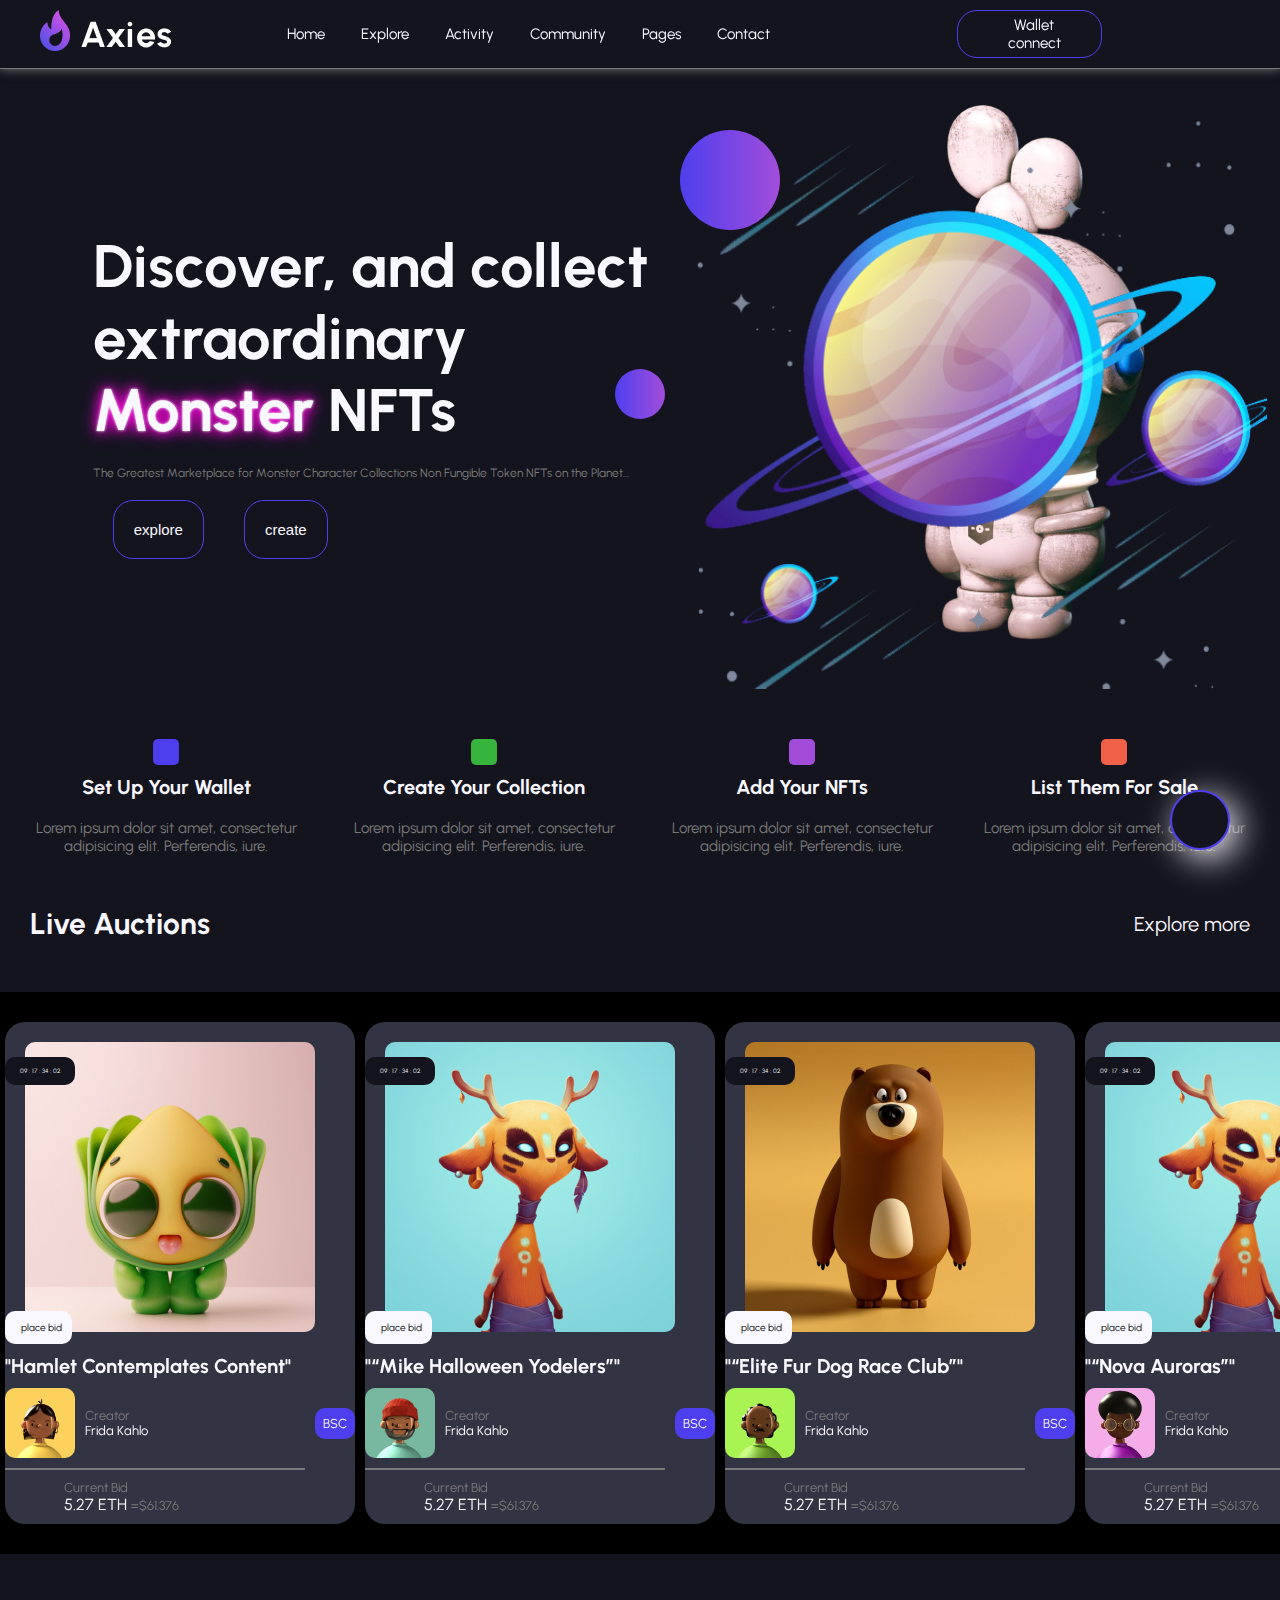
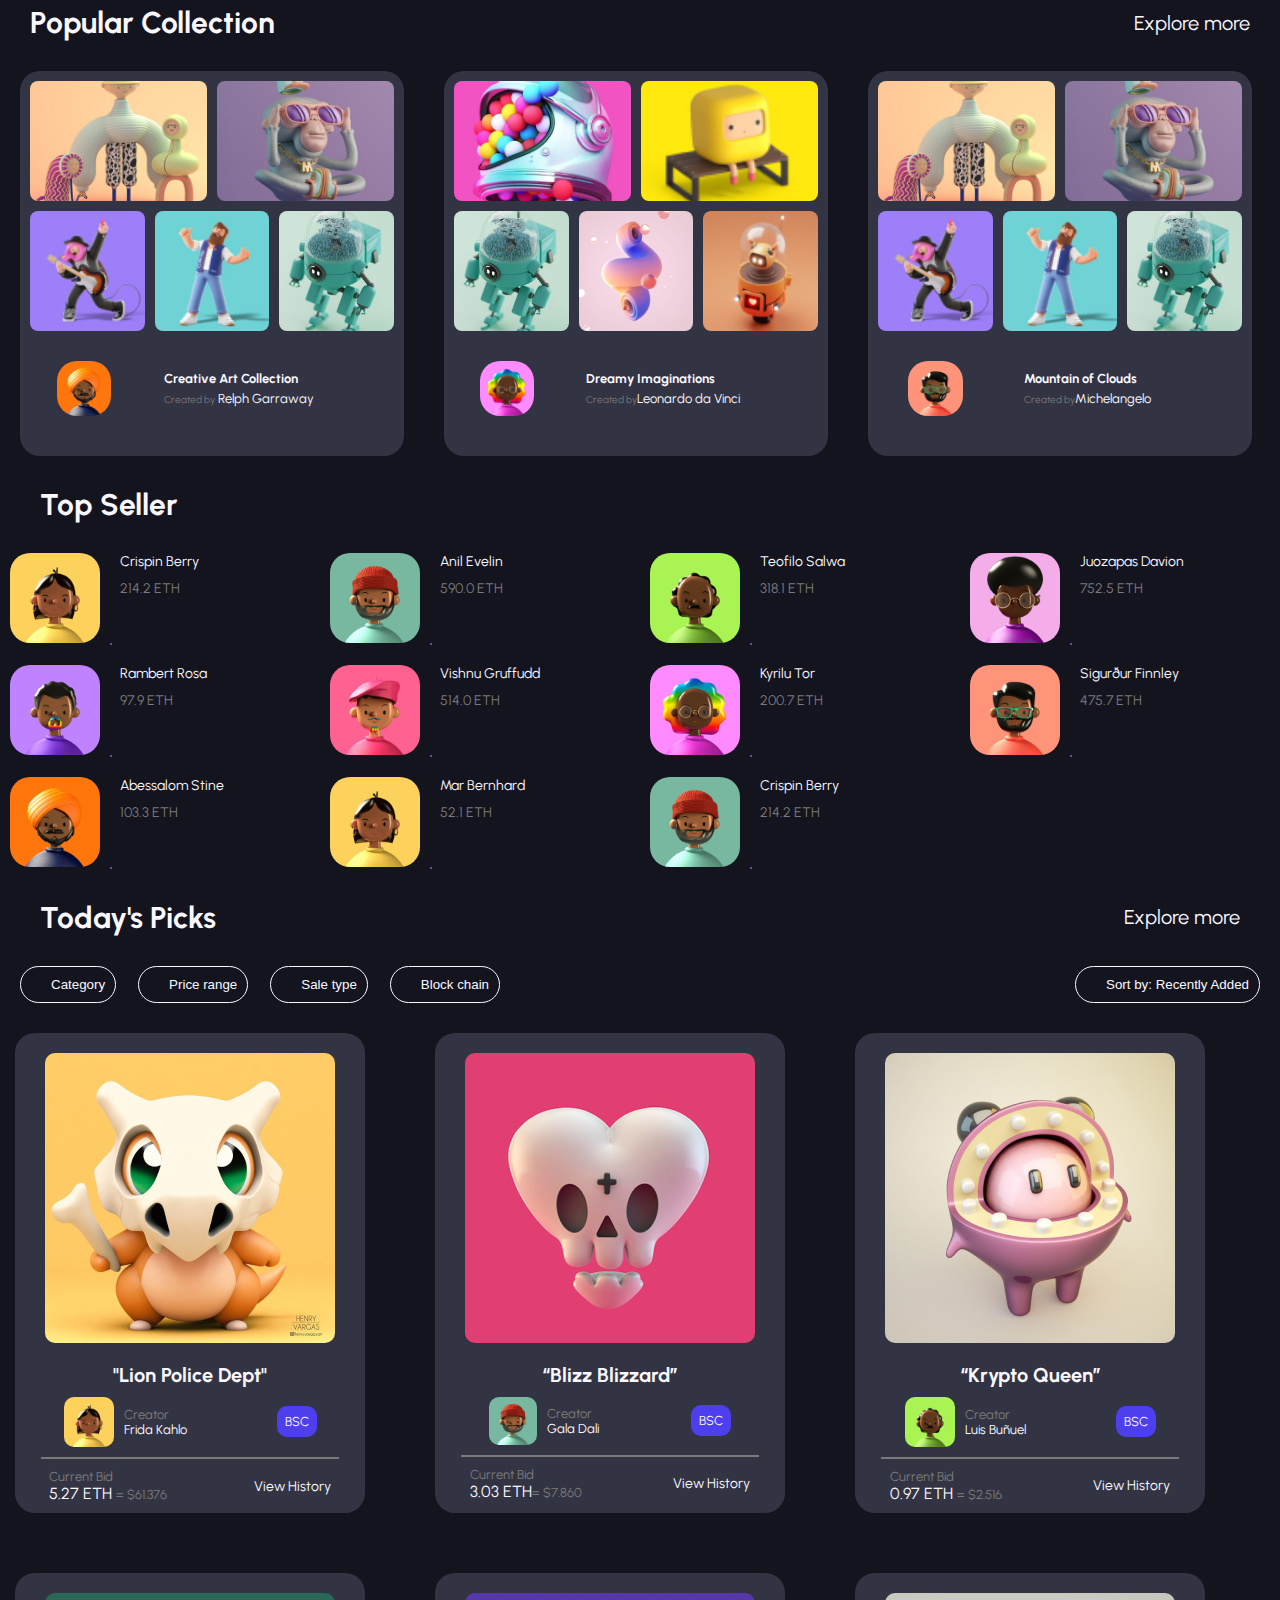
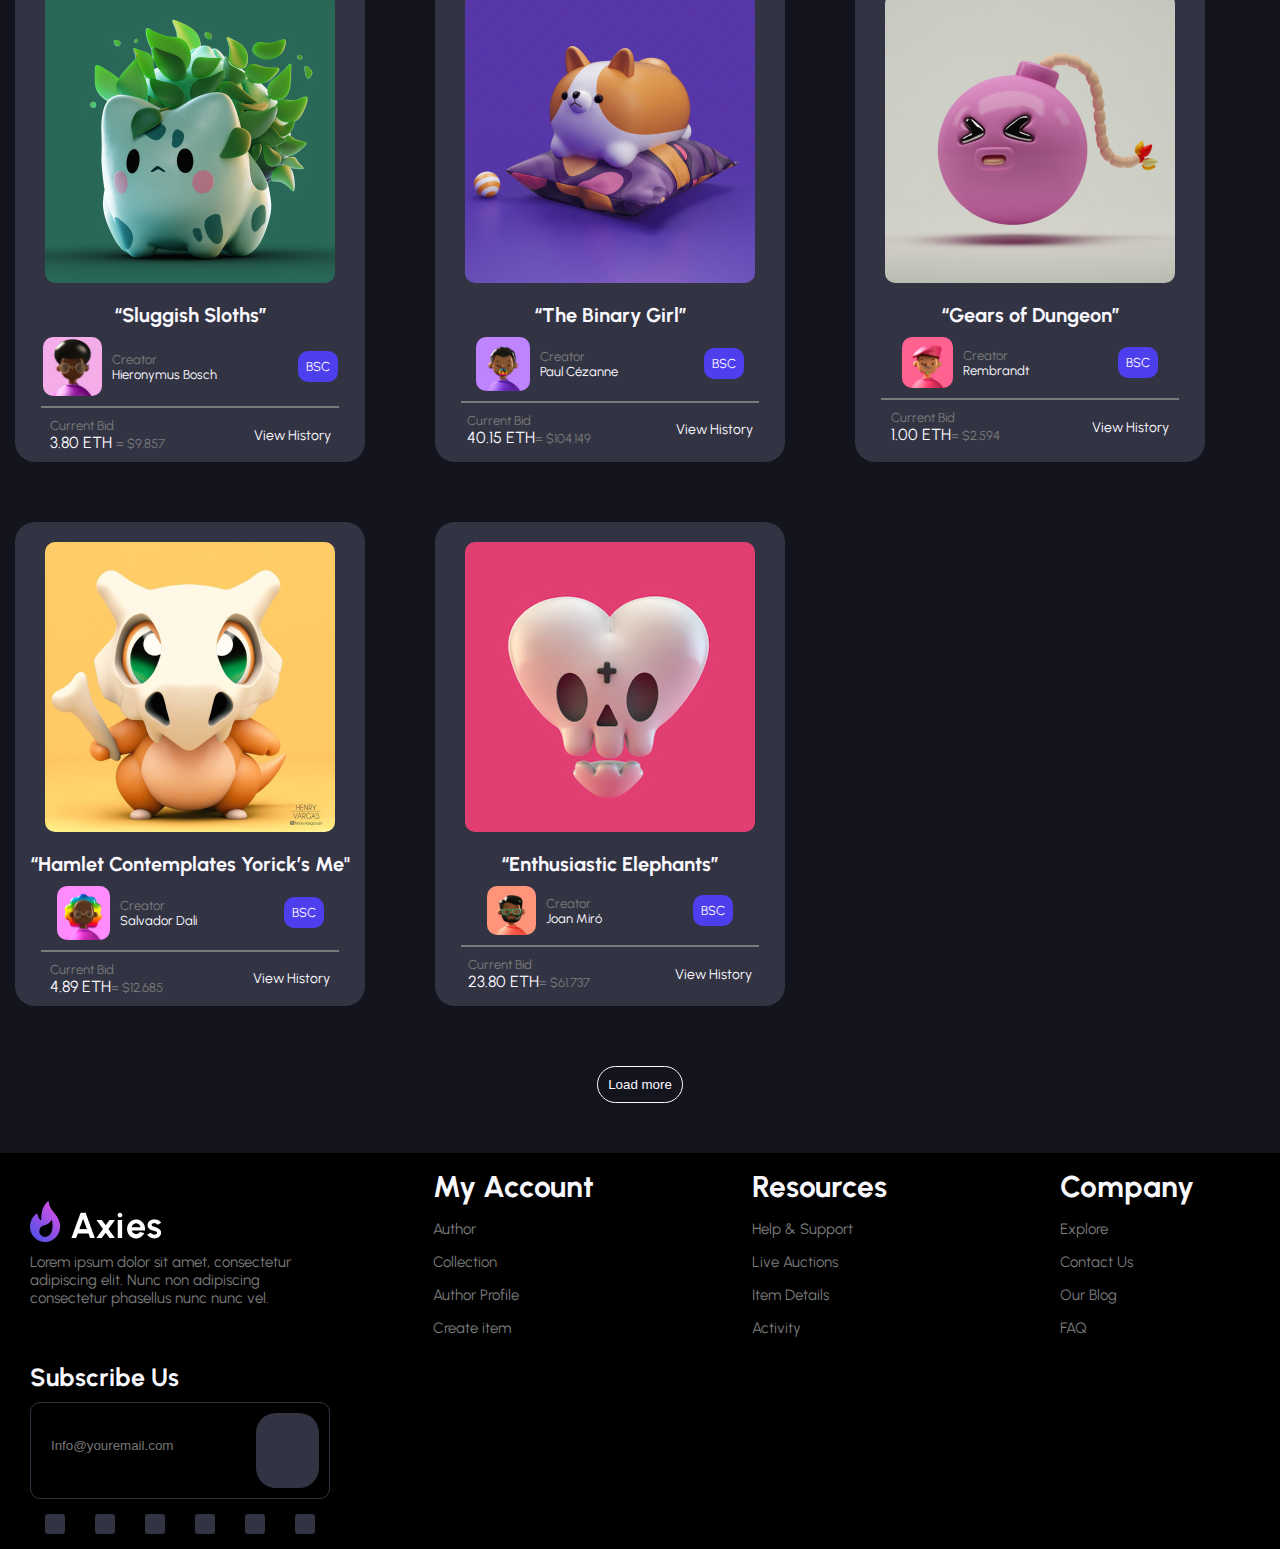
==== commit 247306fb: "sticky header fixed" ====
--- a/index.html
+++ b/index.html
@@ -34,10 +34,10 @@
       <div class="menu-container container">
         <nav class="header-nav-bar">
           <img src="images/logo_dark.png" alt="" class="header-logo" />
-          <ul class="header-nav-bar-list">
-            <li><a href="#">Home</a></li>
-
-            <li class="header-nav-bar-list-item">
+          <ul class="menu">
+          <li><a href="#">Home</a></li>
+
+            <li class="">
               <a href="#">Explore</a> <i class="fa-solid fa-caret-down"></i>
               <div class="sub-menu-1">
                 <ul>
@@ -88,12 +88,7 @@
             <p>Wallet connect</p>
           </div>
           <div class="switch-mode">
-            <a href="#"
-              ><img src="images/sun.png" alt="" class="light-mood"
-            /></a>
-            <a href="#"
-              ><img src="images/moon-2.png" alt="" class="dark-mood"
-            /></a>
+            <i class="fa-solid fa-cloud-moon"></i>
           </div>
         </div>
       </div>
--- a/css/main.css
+++ b/css/main.css
@@ -118,264 +118,6 @@
   }
 }
 
-.menu-container {
-  display: flex;
-  flex-direction: row;
-  text-align: center;
-  align-items: center;
-  background-color: #14141f;
-  border-bottom: 1px solid var(--gray-color);
-  box-shadow: 0px 0px 10px var(--gray-color);
-}
-
-.header-nav-bar {
-  background-color: var(--color-black);
-  width: 160rem;
-  display: flex;
-  justify-content: space-between;
-  align-items: center;
-  margin-left: 3rem;
-  position: relative;
-}
-
-.header-nav-bar ul {
-  list-style: none;
-  display: flex;
-}
-
-.header-nav-bar ul li {
-  padding: 10px 20px;
-  position: relative;
-}
-
-.header-nav-bar ul li a {
-  font-size: 1.5rem;
-  color: var(--white-color);
-  text-decoration: none;
-  transition: all 0.3s;
-  border-radius: 1rem;
-}
-
-.header-nav-bar ul li a:hover {
-  border-radius: 1rem;
-}
-
-.sub-menu-1 {
-  display: none;
-}
-
-.header-nav-bar li:hover .sub-menu-1 {
-  display: block;
-  position: absolute;
-  left: 0;
-  top: 100%;
-  background-color: var(--gray-color);
-  border-radius: 2rem;
-}
-
-.header-nav-bar li:hover .sub-menu-1 :last-child {
-  border-bottom: none;
-}
-
-.header-nav-bar ul li:hover .sub-menu-1 ul {
-  display: block;
-  margin: 10px;
-}
-
-.header-nav-bar li:hover .sub-menu-1 ul li {
-  width: 150px;
-  padding: 10px;
-  border-bottom: 1px solid var(--white-color);
-}
-
-.sub-menu-1 {
-  display: none;
-}
-
-.sub-menu-1 ul li:hover .sub-menu-1 {
-  display: block;
-  position: absolute;
-  left: 150px;
-  top: 0;
-  background-color: var(--color-black);
-}
-
-.header-search-bar {
-  display: grid;
-  grid-template-columns: 1fr 1fr 1fr 1fr 1fr;
-  justify-content: center;
-  margin: 1rem 2rem;
-  align-items: center;
-}
-
-.header-search-bar:hover {
-  cursor: pointer;
-}
-
-.header-search-bar i {
-  font-size: 2rem;
-  color: var(--white-color);
-}
-
-.header-wallet {
-  display: flex;
-  flex-direction: row;
-  justify-content: center;
-  align-items: center;
-  border: 1px solid var(--blue-color);
-  border-radius: 2rem;
-  padding: 0.5rem 4rem;
-}
-
-.header-wallet:hover {
-  box-shadow: 0px 0px 10px var(--blue-color);
-  cursor: pointer;
-}
-
-.header-wallet p {
-  margin-left: 1rem;
-  color: var(--white-color);
-  font-size: 1.5rem;
-}
-
-.switch-mode {
-  display: flex;
-  flex-direction: row;
-  justify-content: flex-end;
-  margin: 0;
-}
-
-.switch-mode img {
-  margin: 0 1rem;
-  border-radius: 0.5rem;
-  padding: 1rem;
-}
-
-.switch-mode .dark-mood {
-  height: 5rem;
-}
-
-.hero {
-  display: flex;
-  flex-direction: row;
-  justify-content: space-around;
-  margin-top: 3rem;
-  align-items: center;
-}
-
-.main-hero {
-  display: flex;
-  flex-direction: column;
-  justify-content: flex-start;
-}
-
-.main-hero p {
-  color: var(--gray-color);
-  margin-bottom: 2rem;
-  font-size: 1.2rem;
-}
-
-.main-hero h2 {
-  font-size: 6rem;
-  color: var(--white-color);
-  margin-bottom: 2rem;
-}
-
-.main-hero h2:hover {
-  animation: textAnimation 2s infinite;
-}
-
-.main-hero span {
-  color: var(--white-color);
-  margin: 0;
-  margin-top: -0.6em;
-  text-shadow: 0 0 0.05em #fff, 0 0 0.2em #fe05e1, 0 0 0.3em #fe05e1;
-  transform: rotate(-7deg);
-}
-
-.hero-image {
-  position: relative;
-}
-
-.hero-image img {
-  animation: heroImageAnimation 5s infinite ease-in-out;
-}
-
-.hero-image-saturn {
-  position: absolute;
-  right: -80px;
-  width: 60rem;
-  height: 100%;
-  bottom: 0;
-}
-
-.sm-shape {
-  position: absolute;
-  width: 5rem;
-  height: 5rem;
-  border-radius: 50%;
-  background-image: linear-gradient(to right, var(--blue-color), var(--purple-color));
-  animation: shapeMovement-sm 5s infinite ease-in-out;
-}
-
-.bg-shape {
-  position: absolute;
-  top: 130px;
-  right: 350px;
-  width: 10rem;
-  height: 10rem;
-  border-radius: 50%;
-  background-image: linear-gradient(to right, var(--blue-color), var(--purple-color));
-  animation: shapeMovement-bg 5s infinite ease-in-out;
-}
-
-.m-shape {
-  background-color: var(--bg-color);
-  position: absolute;
-  bottom: 0;
-  right: 50px;
-  width: 6rem;
-  height: 6rem;
-  border: 2px solid var(--blue-color);
-  border-radius: 50%;
-  box-shadow: 8px 8px 35px var(--white-color);
-  animation: shapeMovement-bg 5s infinite ease-in-out;
-}
-
-.hero-btn {
-  display: flex;
-  flex-direction: row;
-  justify-content: flex-start;
-}
-
-.hero-explore {
-  border: 1px solid var(--blue-color);
-  background-color: var(--bg-color);
-  color: var(--white-color);
-  border-radius: 2rem;
-  padding: 2rem 2rem;
-  margin: 0 2rem;
-  font-size: 1.5rem;
-}
-
-.hero-explore:hover {
-  box-shadow: 0px 0px 10px var(--blue-color);
-}
-
-.hero-create {
-  border: 1px solid var(--blue-color);
-  background-color: var(--bg-color);
-  color: var(--white-color);
-  border-radius: 2rem;
-  padding: 2rem 2rem;
-  margin: 0 2rem;
-  font-size: 1.5rem;
-}
-
-.hero-create:hover {
-  box-shadow: 0px 0px 10px var(--blue-color);
-}
-
 .features-container {
   display: grid;
   grid-template-columns: repeat(4, auto);
@@ -772,7 +514,7 @@
   font-size: 2rem;
   border-radius: 50%;
   position: absolute;
-  left: 80px;
+  left: 100px;
   bottom: 0;
 }
 
@@ -961,8 +703,8 @@
   display: flex;
   flex-direction: row;
   align-items: center;
-  flex-direction: row;
   justify-content: center;
+  margin: 3rem 0;
 }
 
 .load-more button {
@@ -980,6 +722,265 @@
   cursor: pointer;
   color: var(--black-color);
   transition: 0.5s ease-in-out;
+}
+
+.header {
+  position: sticky;
+  top: 0;
+  z-index: 99;
+}
+
+.menu-container {
+  display: flex;
+  flex-direction: row;
+  text-align: center;
+  align-items: center;
+  background-color: #14141f;
+  border-bottom: 1px solid var(--gray-color);
+  box-shadow: 0px 0px 10px var(--gray-color);
+}
+
+.header-nav-bar {
+  background-color: var(--color-black);
+  width: 160rem;
+  display: flex;
+  justify-content: space-between;
+  align-items: center;
+  margin-left: 3rem;
+  position: relative;
+}
+
+.header-nav-bar ul {
+  list-style: none;
+  display: flex;
+}
+
+.header-nav-bar ul li {
+  padding: 1rem 1.8rem;
+  position: relative;
+}
+
+.header-nav-bar ul li a {
+  font-size: 1.5rem;
+  color: var(--white-color);
+  text-decoration: none;
+  transition: all 0.3s;
+  border-radius: 1rem;
+}
+
+.header-nav-bar ul li a:hover {
+  border-radius: 1rem;
+}
+
+.sub-menu-1 {
+  display: none;
+}
+
+.header-nav-bar li:hover .sub-menu-1 {
+  display: block;
+  position: absolute;
+  left: 0;
+  top: 100%;
+  background-color: var(--gray-color);
+  border-radius: 2rem;
+}
+
+.header-nav-bar li:hover .sub-menu-1 :last-child {
+  border-bottom: none;
+}
+
+.header-nav-bar ul li:hover .sub-menu-1 ul {
+  display: block;
+  margin: 10px;
+}
+
+.header-nav-bar li:hover .sub-menu-1 ul li {
+  width: 150px;
+  padding: 10px;
+  border-bottom: 1px solid var(--white-color);
+}
+
+.sub-menu-1 {
+  display: none;
+}
+
+.sub-menu-1 ul li:hover .sub-menu-1 {
+  display: block;
+  position: absolute;
+  left: 150px;
+  top: 0;
+  background-color: var(--color-black);
+}
+
+.header-search-bar {
+  display: grid;
+  grid-template-columns: 1fr 1fr 1fr 1fr 1fr;
+  justify-content: center;
+  margin: 1rem 2rem;
+  align-items: center;
+}
+
+.header-search-bar:hover {
+  cursor: pointer;
+}
+
+.header-search-bar i {
+  font-size: 2rem;
+  color: var(--white-color);
+}
+
+.header-wallet {
+  display: flex;
+  flex-direction: row;
+  justify-content: center;
+  align-items: center;
+  border: 1px solid var(--blue-color);
+  border-radius: 2rem;
+  padding: 0.5rem 4rem;
+}
+
+.header-wallet:hover {
+  box-shadow: 0px 0px 10px var(--blue-color);
+  cursor: pointer;
+}
+
+.header-wallet p {
+  margin-left: 1rem;
+  color: var(--white-color);
+  font-size: 1.5rem;
+}
+
+.switch-mode {
+  display: flex;
+  flex-direction: row;
+  justify-content: flex-end;
+}
+
+.switch-mode i {
+  color: var(--white-color);
+}
+
+.hero {
+  display: flex;
+  flex-direction: row;
+  justify-content: space-around;
+  margin-top: 3rem;
+  align-items: center;
+}
+
+.main-hero {
+  display: flex;
+  flex-direction: column;
+  justify-content: flex-start;
+}
+
+.main-hero p {
+  color: var(--gray-color);
+  margin-bottom: 2rem;
+  font-size: 1.2rem;
+}
+
+.main-hero h2 {
+  font-size: 6rem;
+  color: var(--white-color);
+  margin-bottom: 2rem;
+}
+
+.main-hero h2:hover {
+  animation: textAnimation 2s infinite;
+}
+
+.main-hero span {
+  color: var(--white-color);
+  margin: 0;
+  margin-top: -0.6em;
+  text-shadow: 0 0 0.05em #fff, 0 0 0.2em #fe05e1, 0 0 0.3em #fe05e1;
+  transform: rotate(-7deg);
+}
+
+.hero-image {
+  position: relative;
+}
+
+.hero-image img {
+  animation: heroImageAnimation 5s infinite ease-in-out;
+}
+
+.hero-image-saturn {
+  position: absolute;
+  right: -80px;
+  width: 60rem;
+  height: 100%;
+  bottom: 0;
+}
+
+.sm-shape {
+  position: absolute;
+  width: 5rem;
+  height: 5rem;
+  border-radius: 50%;
+  background-image: linear-gradient(to right, var(--blue-color), var(--purple-color));
+  animation: shapeMovement-sm 5s infinite ease-in-out;
+}
+
+.bg-shape {
+  position: absolute;
+  top: 130px;
+  right: 500px;
+  width: 10rem;
+  height: 10rem;
+  border-radius: 50%;
+  background-image: linear-gradient(to right, var(--blue-color), var(--purple-color));
+  animation: shapeMovement-bg 5s infinite ease-in-out;
+}
+
+.m-shape {
+  background-color: var(--bg-color);
+  position: absolute;
+  bottom: 50px;
+  right: 50px;
+  width: 6rem;
+  height: 6rem;
+  border: 2px solid var(--blue-color);
+  border-radius: 50%;
+  box-shadow: 8px 8px 35px var(--white-color);
+  animation: shapeMovement-bg 5s infinite ease-in-out;
+}
+
+.hero-btn {
+  display: flex;
+  flex-direction: row;
+  justify-content: flex-start;
+}
+
+.hero-explore {
+  border: 1px solid var(--blue-color);
+  background-color: var(--bg-color);
+  color: var(--white-color);
+  border-radius: 2rem;
+  padding: 2rem 2rem;
+  margin: 0 2rem;
+  font-size: 1.5rem;
+}
+
+.hero-explore:hover {
+  box-shadow: 0px 0px 10px var(--blue-color);
+  cursor: pointer;
+}
+
+.hero-create {
+  border: 1px solid var(--blue-color);
+  background-color: var(--bg-color);
+  color: var(--white-color);
+  border-radius: 2rem;
+  padding: 2rem 2rem;
+  margin: 0 2rem;
+  font-size: 1.5rem;
+}
+
+.hero-create:hover {
+  box-shadow: 0px 0px 10px var(--blue-color);
+  cursor: pointer;
 }
 
 .footer {
@@ -1063,15 +1064,13 @@
   margin-bottom: 1rem;
 }
 
-.subscribe-form input i {
-  display: flex;
-  flex-direction: row;
+.subscribe-form i {
+  display: flex;
+  flex-direction: row;
+  justify-content: center;
+  align-items: center;
   font-size: 4rem;
-  background-color: var(--gray-color);
-  color: var(--white-color);
-  padding: 2rem;
-  justify-content: flex-end;
-  border-radius: 0 1rem 1rem 0;
+  color: var(--white-color);
 }
 
 .subscribe-form button {
@@ -1098,9 +1097,4 @@
 .footer-social-media ul li:hover {
   background-color: var(--gray-color);
 }
-
-li {
-  color: white;
-  font-size: 1.5rem;
-}
 /*# sourceMappingURL=main.css.map */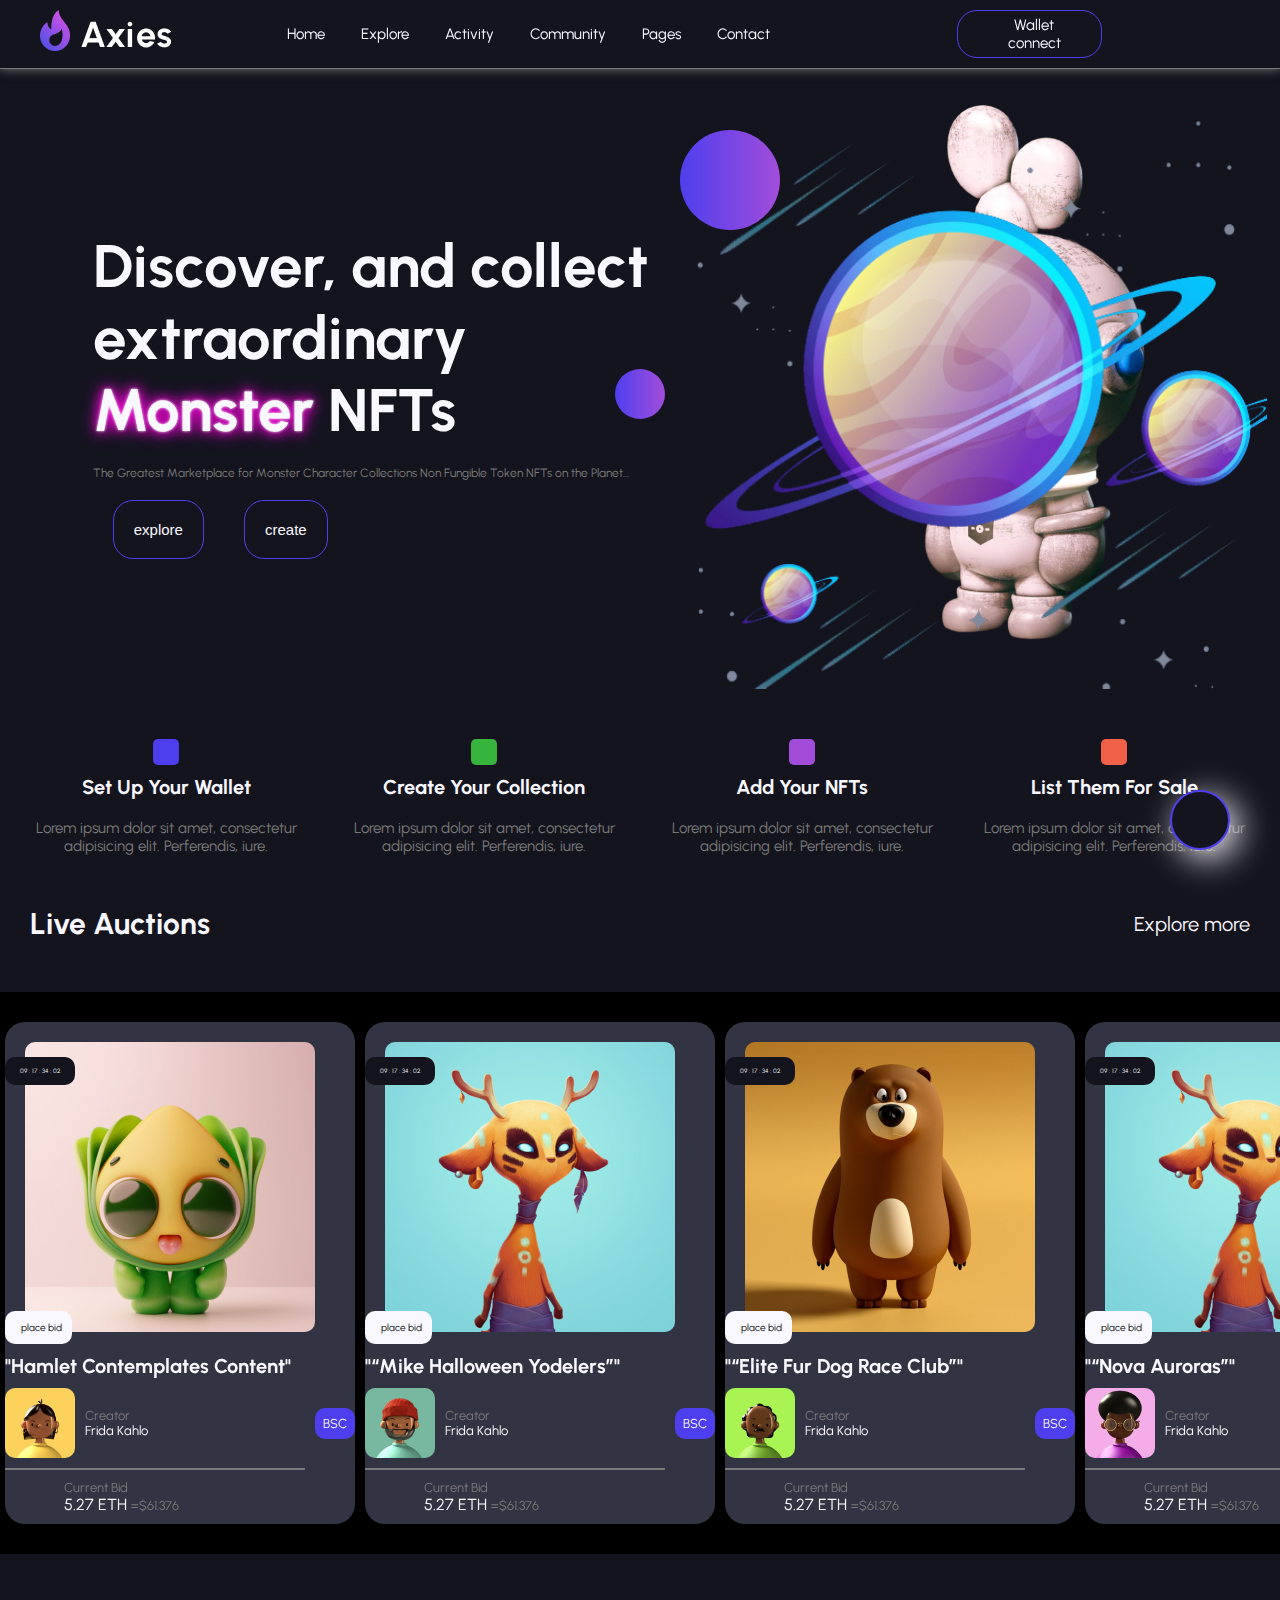
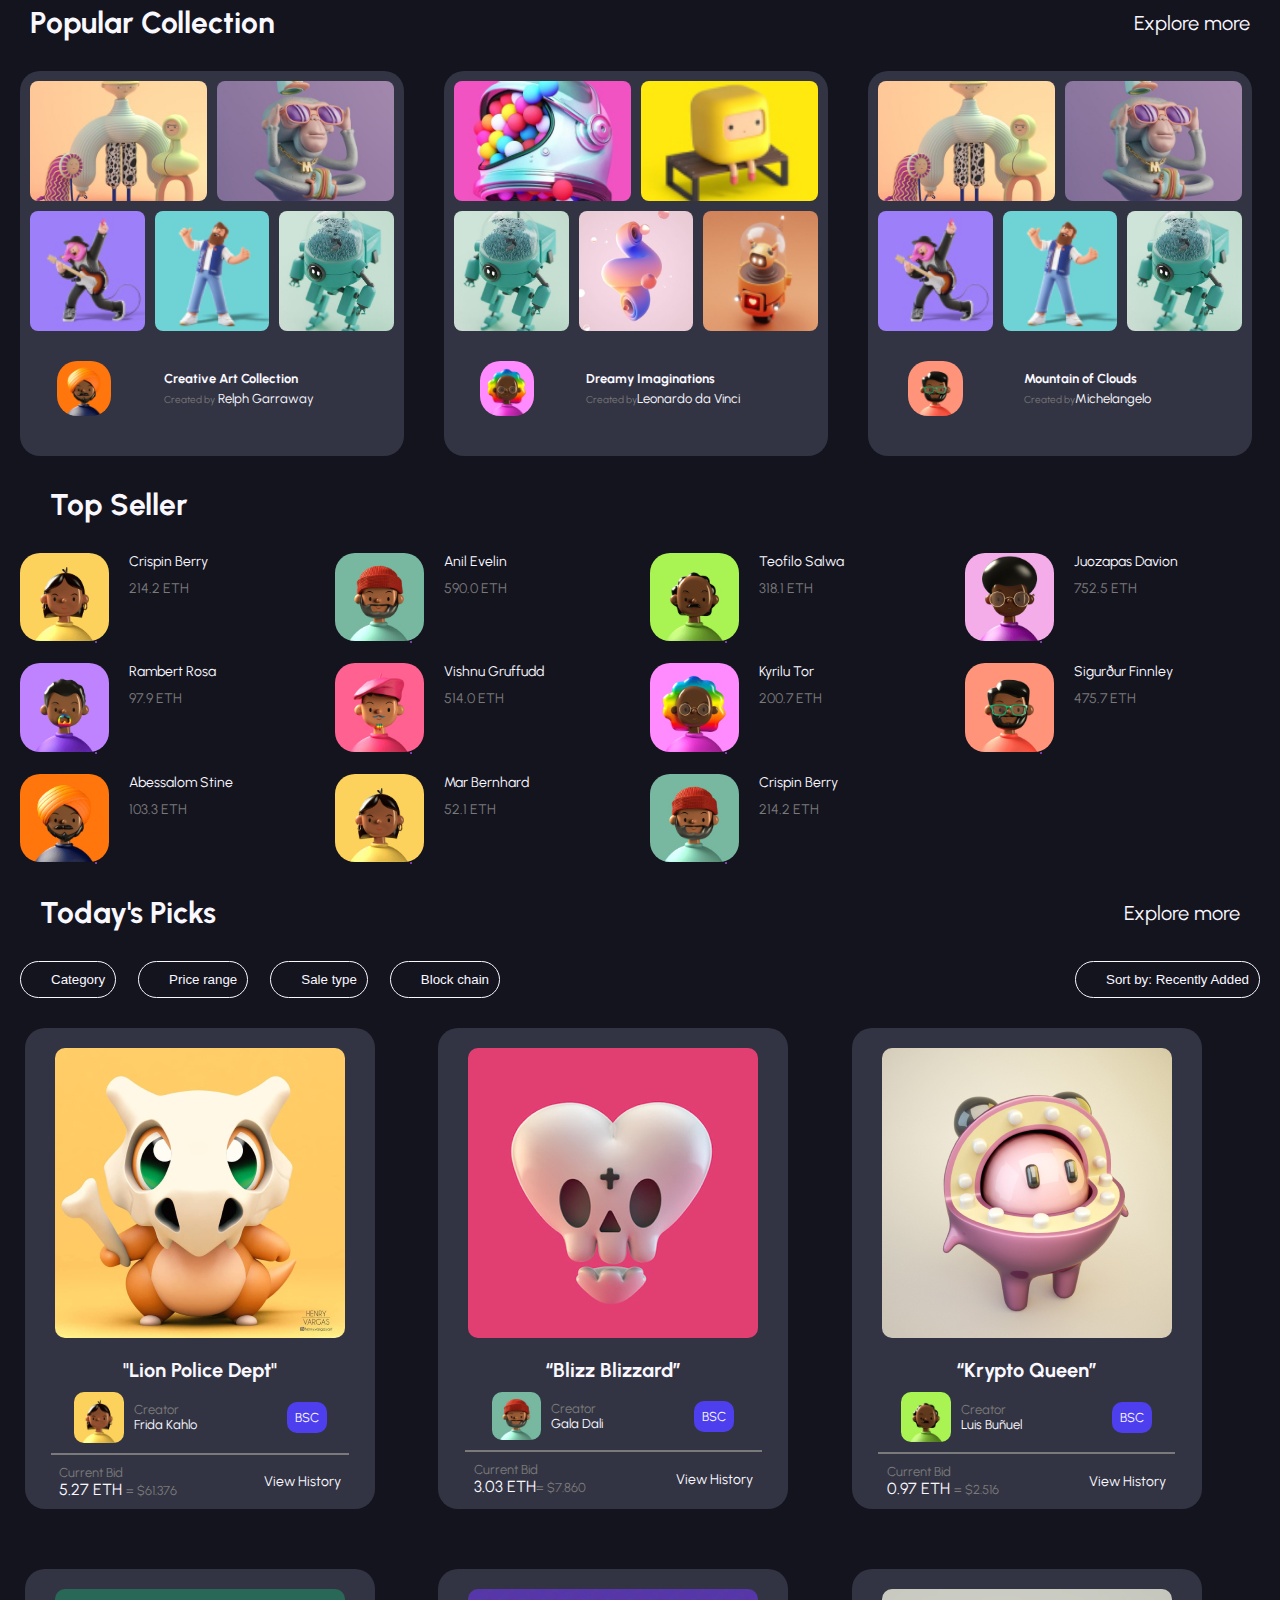
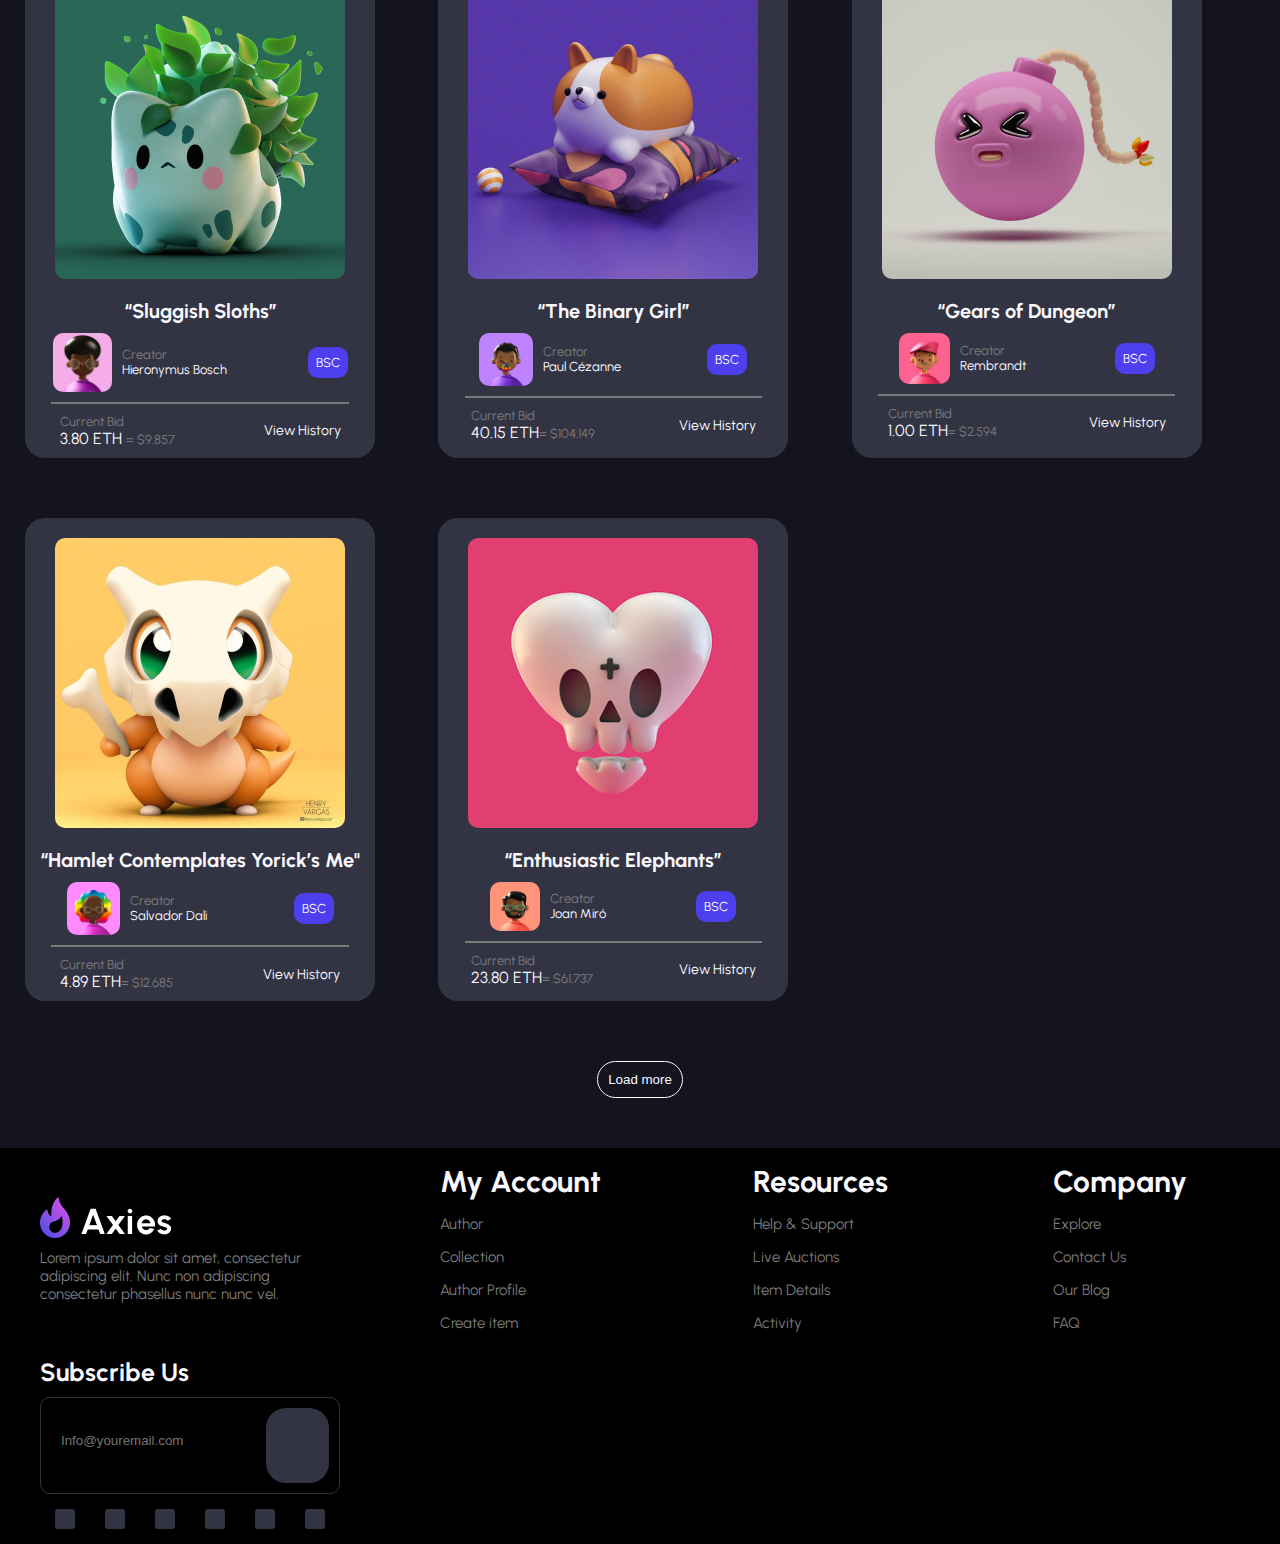
==== commit 5cf4f9b1: "dark mood added" ====
--- a/index.html
+++ b/index.html
@@ -33,7 +33,7 @@
     <header class="header">
       <div class="menu-container container">
         <nav class="header-nav-bar">
-          <img src="images/logo_dark.png" alt="" class="header-logo" />
+          <img src="images/logo_dark.png" alt="" class="header-logo" id="header-logo" />
           <ul class="menu">
           <li><a href="#">Home</a></li>
 
@@ -88,7 +88,7 @@
             <p>Wallet connect</p>
           </div>
           <div class="switch-mode">
-            <i class="fa-solid fa-cloud-moon"></i>
+            <i class="fa-solid fa-cloud-moon" id="dark-mode"></i>
           </div>
         </div>
       </div>
@@ -488,7 +488,7 @@
     </section>
 
     <section class="top-seller">
-      <div class="seller-container">
+      <div class="seller-container container">
         <div class="seller-header container">
           <h2>Top Seller</h2>
         </div>
@@ -644,7 +644,7 @@
           <button><i class="fa-solid fa-filter"></i>Sort by: Recently Added</button>
         </div>
 
-       <div class="today-pick-post-container">
+       <div class="today-pick-post-container container">
          <!-- first post  -->
          <div class="today-pick-post live-auction-post">
           <img src="images/card-item-1.jpg" alt="" />
@@ -898,10 +898,10 @@
 
     </section>
 
-    <footer class="footer">
-      <div class="footer-container">
+    <footer class="footer" id="footer">
+      <div class="footer-container container">
         <div class="footer-logo">
-          <img src="images/logo_dark.png" alt="">
+          <img src="images/logo_dark.png" alt="" id="header-logo">
           <p>Lorem ipsum dolor sit amet, 
             consectetur adipiscing elit.
             Nunc non adipiscing consectetur 
@@ -911,7 +911,7 @@
         <div class="footer-my-account">
           
           <ul>
-            <li><h3>My Account</h3></li>
+            <li><h3 id="footer-header1">My Account</h3></li>
             <li>Author</li>
             <li>Collection</li>
             <li>Author Profile</li>
@@ -921,7 +921,7 @@
 
         <div class="footer-resources">
           <ul>
-            <li><h3>Resources</h3></li>
+            <li><h3 id="footer-header2">Resources</h3></li>
             <li>Help & Support</li>
             <li>Live Auctions</li>
             <li>Item Details</li>
@@ -933,7 +933,7 @@
 
         <div class="footer-company">
           <ul>
-          <li><h3>Company</h3></li>
+          <li><h3 id="footer-header3">Company</h3></li>
             <li>Explore</li>
             <li>Contact Us</li>
             <li>Our Blog</li>
@@ -942,7 +942,7 @@
         </div>
 
         <div class="subscribe">
-          <h3>Subscribe Us</h3>
+          <h3 id="footer-header4">Subscribe Us</h3>
           <div class="subscribe-form">
             <input type="text" placeholder="Info@youremail.com">
             <button type="submit"><i class="fa-brands fa-telegram"></i></button>
--- a/css/main.css
+++ b/css/main.css
@@ -16,6 +16,13 @@
   --purple-color:rgb(162, 77, 218);
 }
 
+.dark-theme {
+  --bg-color:rgb(250, 248, 255);
+  --black-color:  rgb(250, 248, 255);
+  --white-color: rgb(0, 0, 0);
+  --darkGray-color:rgb(200, 200, 200);
+}
+
 * {
   padding: 0;
   margin: 0;
@@ -514,7 +521,7 @@
   font-size: 2rem;
   border-radius: 50%;
   position: absolute;
-  left: 100px;
+  left: 75px;
   bottom: 0;
 }
 
@@ -735,7 +742,7 @@
   flex-direction: row;
   text-align: center;
   align-items: center;
-  background-color: #14141f;
+  background-color: var(--bg-color);
   border-bottom: 1px solid var(--gray-color);
   box-shadow: 0px 0px 10px var(--gray-color);
 }
@@ -858,6 +865,7 @@
 
 .switch-mode i {
   color: var(--white-color);
+  cursor: pointer;
 }
 
 .hero {
@@ -1094,6 +1102,10 @@
   background-color: var(--darkGray-color);
 }
 
+.footer-social-media ul li i {
+  font-size: 2rem;
+}
+
 .footer-social-media ul li:hover {
   background-color: var(--gray-color);
 }
